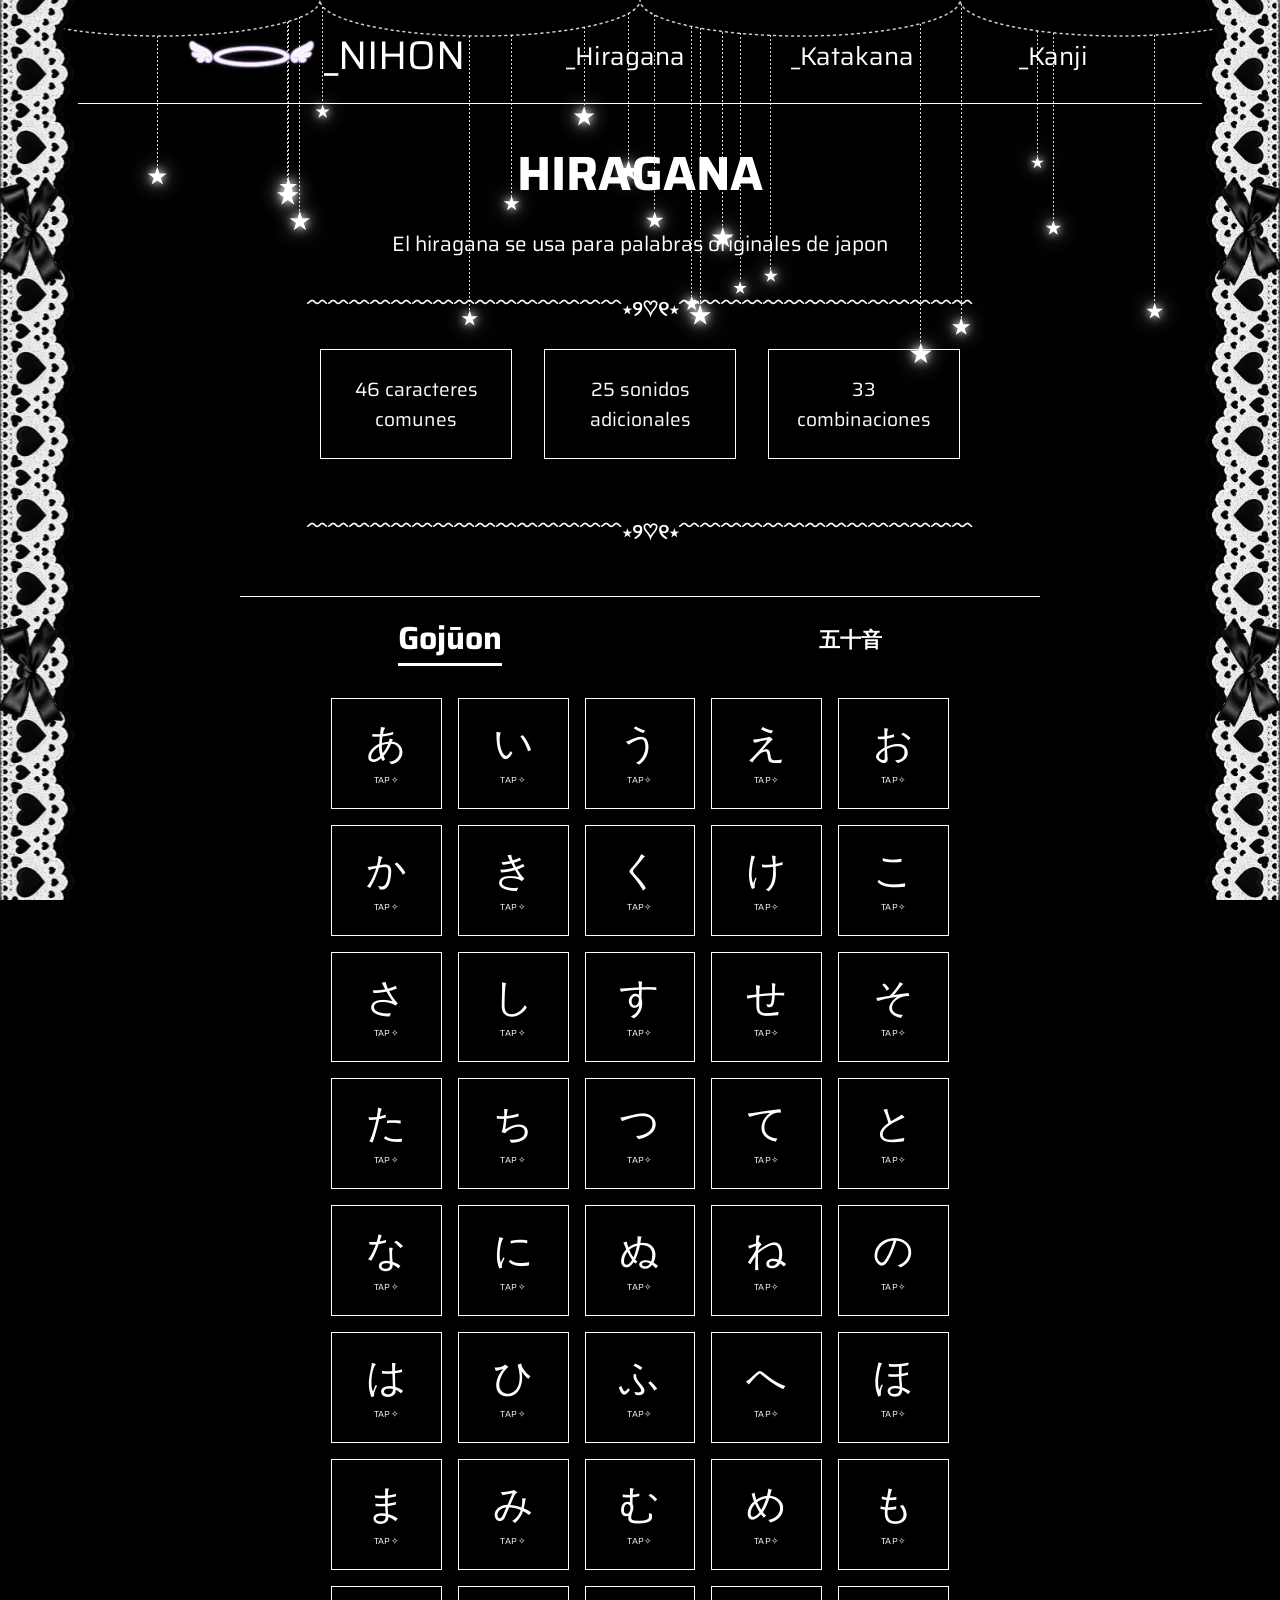
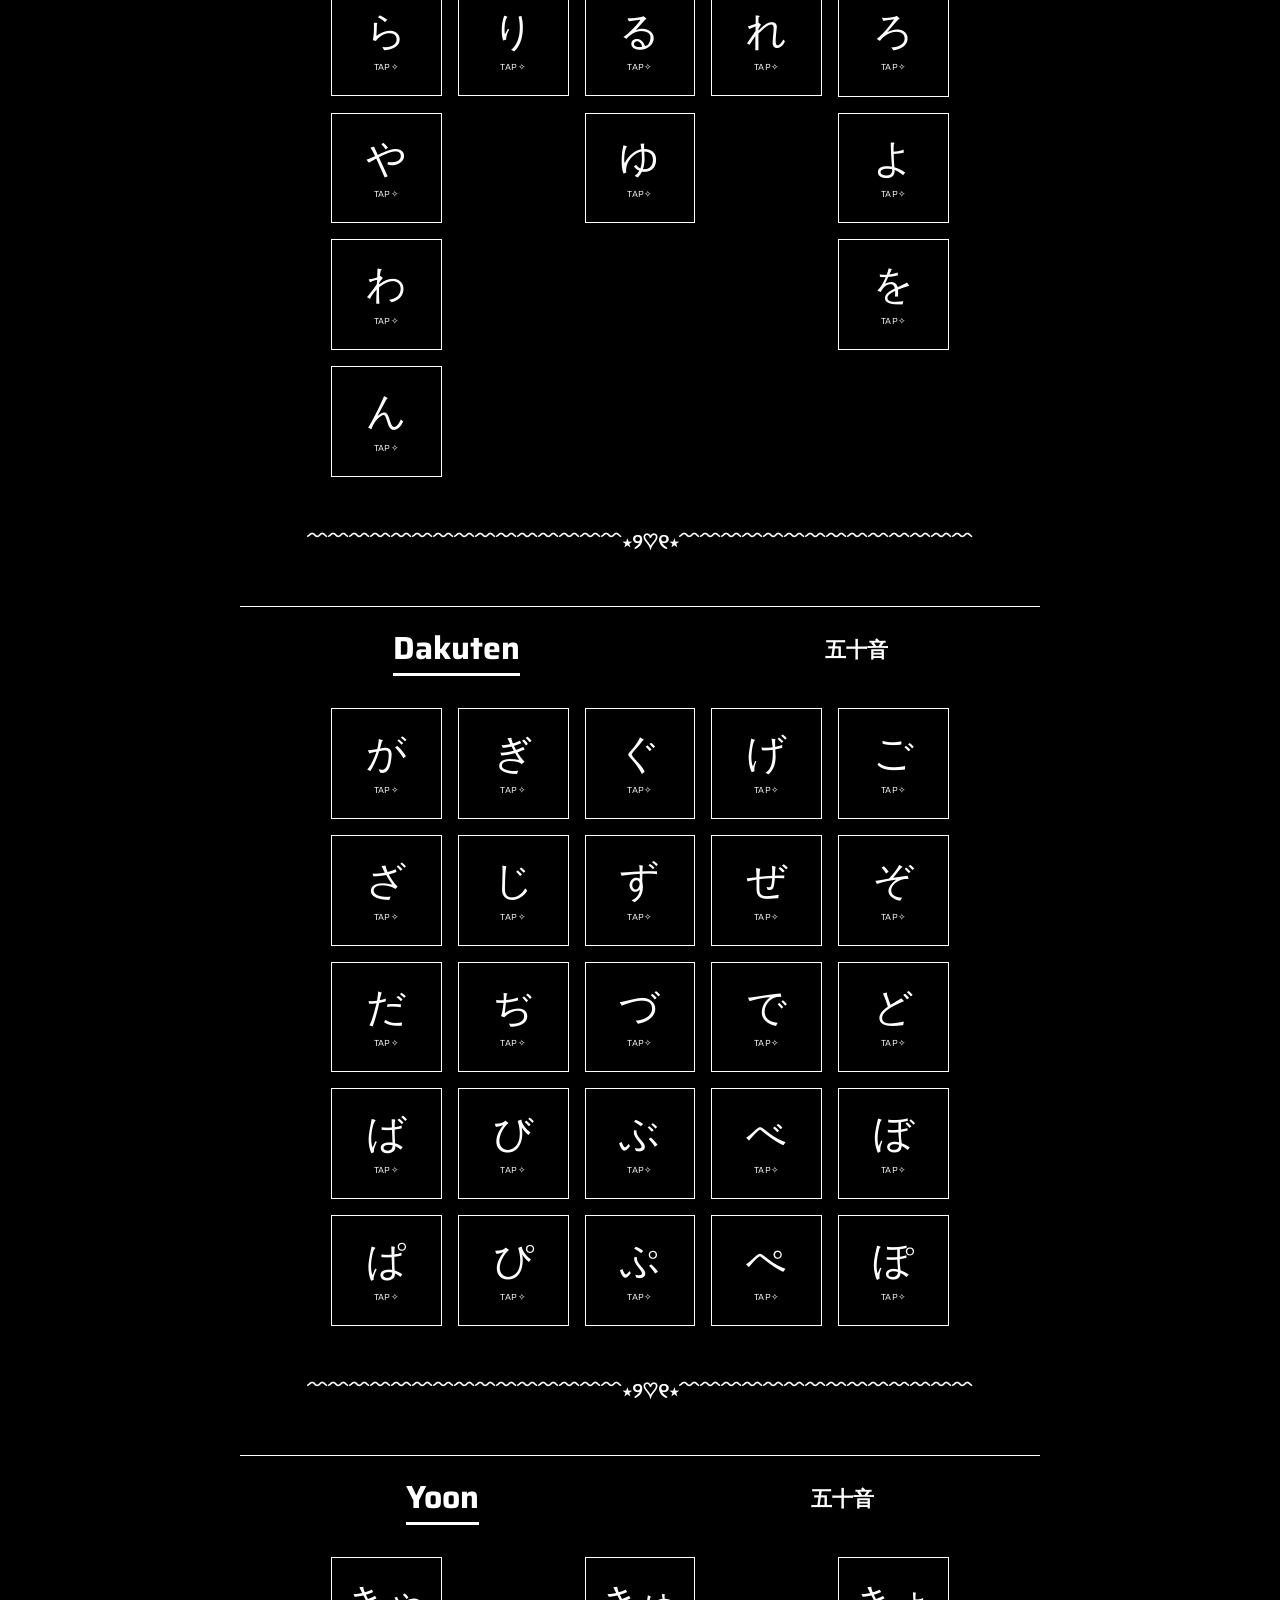
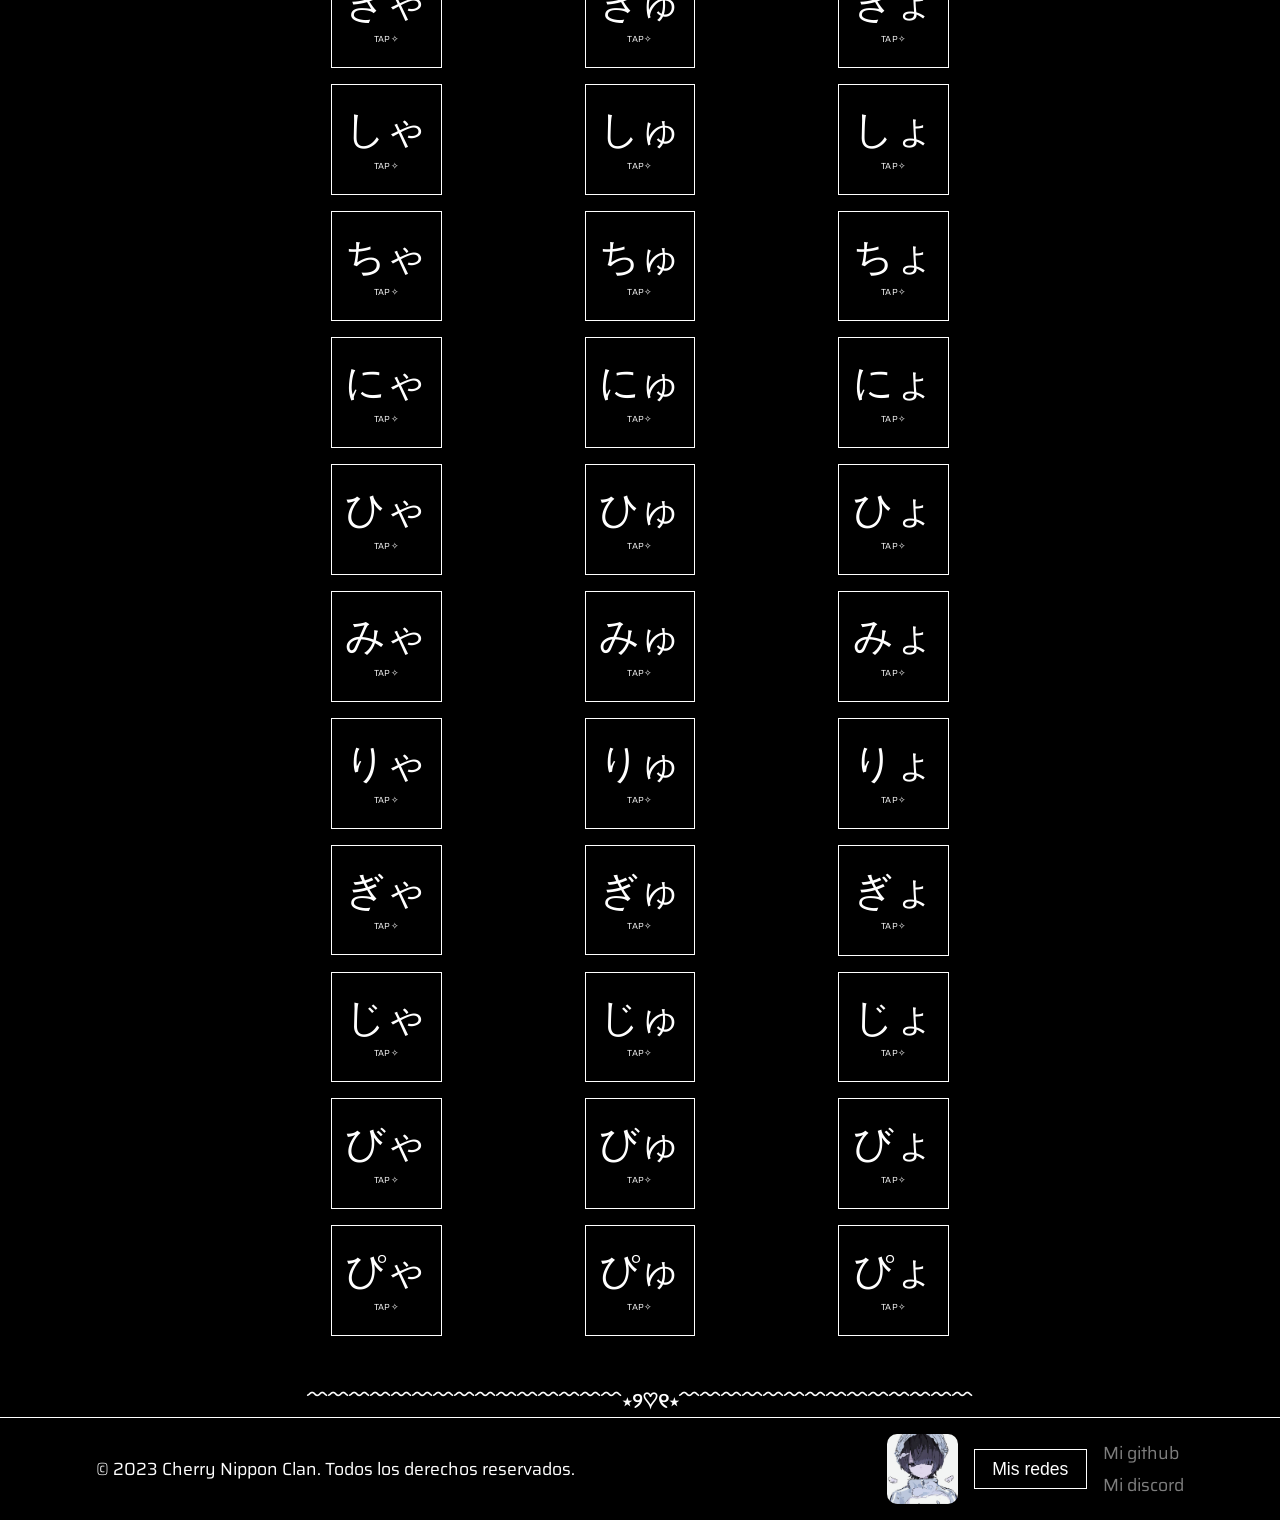
==== hiragana_tabla.html @ e2cac6c7 "Primer commit >,<" ====
<!DOCTYPE html>
<html lang="es"> 
<head>
    <meta charset="UTF-8">
    <meta name="viewport" content="width=device-width, initial-scale=1.0">
    <title>Nihon</title>
    <link rel="stylesheet" href="style.css">

    <!-- Fonts -->
    <link rel="preconnect" href="https://fonts.googleapis.com">
    <link rel="preconnect" href="https://fonts.gstatic.com" crossorigin>
    <link href="https://fonts.googleapis.com/css2?family=Saira:ital,wght@0,100..900;1,100..900&display=swap" rel="stylesheet">
</head>
<body>
    <!-- Estrellas -->
    <div class="cielo" id="cielo" aria-hidden="true"></div>

    <!-- Marco lateral -->
    <div class="marco marco-izq"></div>
    <div class="marco marco-der"></div>

    <nav>
        <div class="contain_listnav">
            <a id="nihon_main" href="index.html"><img id="halo_p" src="images/halo.png" alt="Halo de la pagina"> _NIHON</a>
            <ul class="listnav" id="menu">
                <li class="dropdown">
                    <button type="button" class="listnav_title" aria-expanded="false">_Hiragana</button>
                    <ul class="submenu">
                        <li><a href="hiragana_tabla.html">Tabla</a></li>
                        <li><a href="practica_hiragana.html">Practica</a></li>
                    </ul>
                </li>

                <li class="dropdown">
                    <button type="button" class="listnav_title" aria-expanded="false">_Katakana</button>
                    <ul class="submenu">
                        <li><a href="katakana_tabla.html">Tabla</a></li>
                        <li><a href="practica_katakana.html">Practica</a></li>
                    </ul>
                </li>

                <li class="dropdown">
                    <button type="button" class="listnav_title" aria-expanded="false">_Kanji</button>
                    <ul class="submenu">
                        <li><a href="kanji_tabla.html">Tabla</a></li>
                        <li><a href="practica_kanji.html">Practica</a></li>
                    </ul>
                </li>
            </ul>

            <button type="button" class="listnav_menu" aria-label="Abrir menú" aria-expanded="false" aria-controls="menu">
                <svg width="42" height="42" viewBox="0 0 24 24" fill="none"
                    stroke="currentColor" stroke-width="2" stroke-linecap="round"
                    aria-hidden="true">
                    <line x1="3" y1="6"  x2="21" y2="6"/>
                    <line x1="3" y1="12" x2="21" y2="12"/>
                    <line x1="3" y1="18" x2="21" y2="18"/>
                </svg>
            </button>
        </div>
    </nav>  

    <div class="hiragana_tabla_main">
        <h2 class="intersecciones">HIRAGANA</h2>
    </div>

    <p id="tabla_info">El hiragana se usa para palabras originales de japon</p>
    <h4>﹌﹌﹌﹌﹌﹌﹌﹌﹌﹌﹌﹌﹌﹌﹌⋆୨♡୧⋆﹌﹌﹌﹌﹌﹌﹌﹌﹌﹌﹌﹌﹌﹌</h4> 
    <div class="contain_info_tarj">
        <div class="info_tarj">
            <p>46 caracteres comunes</p>
        </div>
        <div class="info_tarj">
            <p>25 sonidos adicionales</p>
        </div>
        <div class="info_tarj">
            <p>33 combinaciones</p>
        </div>
    </div>

    <h4>﹌﹌﹌﹌﹌﹌﹌﹌﹌﹌﹌﹌﹌﹌﹌⋆୨♡୧⋆﹌﹌﹌﹌﹌﹌﹌﹌﹌﹌﹌﹌﹌﹌</h4> 

    <div class="tabla_header"> 
        <h5 id="tittle_table1">Gojūon</h5>
        <h5>五十音</h5>
    </div>
    <!-- Caracteres principales -->
    <section class="contain_tabla_main">
        <div class="tabla_caracteres"> <!-- Contenedor de toda la tabla -->
            <div class="tabla_grid">  <!-- Grid de celdas -->
                <!-- Celda de a -->
                <div class="cell">
                    <div class="cell-inner">
                        <button class="cell-face cell-front" type="button"
                                aria-label="Mostrar la lectura de あ"
                                aria-expanded="false">
                            <span class="kana">あ</span>
                            <span class="cell-hint">TAP✧</span>
                        </button>
                        <div class="cell-face cell-back" aria-hidden="true">
                            <span class="kana">a</span>
                            <span class="romaji">あ</span>
                        </div>
                    </div>
                </div>

                <div class="cell">
                    <div class="cell-inner">
                        <button class="cell-face cell-front" type="button"
                                aria-label="Mostrar la lectura de あ"
                                aria-expanded="false">
                            <span class="kana">い</span>
                            <span class="cell-hint">TAP✧</span>
                        </button>
                        <div class="cell-face cell-back" aria-hidden="true">
                            <span class="kana">i</span>
                            <span class="romaji">い</span>
                        </div>
                    </div>
                </div>

                <div class="cell">
                    <div class="cell-inner">
                        <button class="cell-face cell-front" type="button"
                                aria-label="Mostrar la lectura de あ"
                                aria-expanded="false">
                            <span class="kana">う</span>
                            <span class="cell-hint">TAP✧</span>
                        </button>
                        <div class="cell-face cell-back" aria-hidden="true">
                            <span class="kana">u</span>
                            <span class="romaji">う</span>
                        </div>
                    </div>
                </div>

                <div class="cell">
                    <div class="cell-inner">
                        <button class="cell-face cell-front" type="button"
                                aria-label="Mostrar la lectura de あ"
                                aria-expanded="false">
                            <span class="kana">え</span>
                            <span class="cell-hint">TAP✧</span>
                        </button>
                        <div class="cell-face cell-back" aria-hidden="true">
                            <span class="kana">e</span>
                            <span class="romaji">え</span>
                        </div>
                    </div>
                </div>

                <div class="cell">
                    <div class="cell-inner">
                        <button class="cell-face cell-front" type="button"
                                aria-label="Mostrar la lectura de あ"
                                aria-expanded="false">
                            <span class="kana">お</span>
                            <span class="cell-hint">TAP✧</span>
                        </button>
                        <div class="cell-face cell-back" aria-hidden="true">
                            <span class="kana">o</span>
                            <span class="romaji">お</span>
                        </div>
                    </div>
                </div>

                <!-- Celda ka -->
                <div class="cell">
                    <div class="cell-inner">
                        <button class="cell-face cell-front" type="button"
                                aria-label="Mostrar la lectura de か"
                                aria-expanded="false">
                            <span class="kana">か</span>
                            <span class="cell-hint">TAP✧</span>
                        </button>
                        <div class="cell-face cell-back" aria-hidden="true">
                            <span class="kana">ka</span>
                            <span class="romaji">か</span>
                        </div>
                    </div>
                </div>

                <div class="cell">
                    <div class="cell-inner">
                        <button class="cell-face cell-front" type="button"
                                aria-label="Mostrar la lectura de き"
                                aria-expanded="false">
                            <span class="kana">き</span>
                            <span class="cell-hint">TAP✧</span>
                        </button>
                        <div class="cell-face cell-back" aria-hidden="true">
                            <span class="kana">ki</span>
                            <span class="romaji">き</span>
                        </div>
                    </div>
                </div>

                <div class="cell">
                    <div class="cell-inner">
                        <button class="cell-face cell-front" type="button"
                                aria-label="Mostrar la lectura de く"
                                aria-expanded="false">
                            <span class="kana">く</span>
                            <span class="cell-hint">TAP✧</span>
                        </button>
                        <div class="cell-face cell-back" aria-hidden="true">
                            <span class="kana">ku</span>
                            <span class="romaji">く</span>
                        </div>
                    </div>
                </div>

                <div class="cell">
                    <div class="cell-inner">
                        <button class="cell-face cell-front" type="button"
                                aria-label="Mostrar la lectura de け"
                                aria-expanded="false">
                            <span class="kana">け</span>
                            <span class="cell-hint">TAP✧</span>
                        </button>
                        <div class="cell-face cell-back" aria-hidden="true">
                            <span class="kana">ke</span>
                            <span class="romaji">け</span>
                        </div>
                    </div>
                </div>

                <div class="cell">
                    <div class="cell-inner">
                        <button class="cell-face cell-front" type="button"
                                aria-label="Mostrar la lectura de こ"
                                aria-expanded="false">
                            <span class="kana">こ</span>
                            <span class="cell-hint">TAP✧</span>
                        </button>
                        <div class="cell-face cell-back" aria-hidden="true">
                            <span class="kana">ko</span>
                            <span class="romaji">こ</span>
                        </div>
                    </div>
                </div>

                <!-- Celda sa -->
                <div class="cell">
                    <div class="cell-inner">
                        <button class="cell-face cell-front" type="button"
                                aria-label="Mostrar la lectura de さ"
                                aria-expanded="false">
                            <span class="kana">さ</span>
                            <span class="cell-hint">TAP✧</span>
                        </button>
                        <div class="cell-face cell-back" aria-hidden="true">
                            <span class="kana">sa</span>
                            <span class="romaji">さ</span>
                        </div>
                    </div>
                </div>

                <div class="cell">
                    <div class="cell-inner">
                        <button class="cell-face cell-front" type="button"
                                aria-label="Mostrar la lectura de し"
                                aria-expanded="false">
                            <span class="kana">し</span>
                            <span class="cell-hint">TAP✧</span>
                        </button>
                        <div class="cell-face cell-back" aria-hidden="true">
                            <span class="kana">shi</span>
                            <span class="romaji">し</span>
                        </div>
                    </div>
                </div>

                <div class="cell">
                    <div class="cell-inner">
                        <button class="cell-face cell-front" type="button"
                                aria-label="Mostrar la lectura de す"
                                aria-expanded="false">
                            <span class="kana">す</span>
                            <span class="cell-hint">TAP✧</span>
                        </button>
                        <div class="cell-face cell-back" aria-hidden="true">
                            <span class="kana">su</span>
                            <span class="romaji">す</span>
                        </div>
                    </div>
                </div>

                <div class="cell">
                    <div class="cell-inner">
                        <button class="cell-face cell-front" type="button"
                                aria-label="Mostrar la lectura de せ"
                                aria-expanded="false">
                            <span class="kana">せ</span>
                            <span class="cell-hint">TAP✧</span>
                        </button>
                        <div class="cell-face cell-back" aria-hidden="true">
                            <span class="kana">se</span>
                            <span class="romaji">せ</span>
                        </div>
                    </div>
                </div>

                <div class="cell">
                    <div class="cell-inner">
                        <button class="cell-face cell-front" type="button"
                                aria-label="Mostrar la lectura de そ"
                                aria-expanded="false">
                            <span class="kana">そ</span>
                            <span class="cell-hint">TAP✧</span>
                        </button>
                        <div class="cell-face cell-back" aria-hidden="true">
                            <span class="kana">so</span>
                            <span class="romaji">そ</span>
                        </div>
                    </div>
                </div>

                <!-- Celda ta -->
                <div class="cell">
                    <div class="cell-inner">
                        <button class="cell-face cell-front" type="button"
                                aria-label="Mostrar la lectura de た"
                                aria-expanded="false">
                            <span class="kana">た</span>
                            <span class="cell-hint">TAP✧</span>
                        </button>
                        <div class="cell-face cell-back" aria-hidden="true">
                            <span class="kana">ta</span>
                            <span class="romaji">た</span>
                        </div>
                    </div>
                </div>

                <div class="cell">
                    <div class="cell-inner">
                        <button class="cell-face cell-front" type="button"
                                aria-label="Mostrar la lectura de ち"
                                aria-expanded="false">
                            <span class="kana">ち</span>
                            <span class="cell-hint">TAP✧</span>
                        </button>
                        <div class="cell-face cell-back" aria-hidden="true">
                            <span class="kana">chi</span>
                            <span class="romaji">ち</span>
                        </div>
                    </div>
                </div>

                <div class="cell">
                    <div class="cell-inner">
                        <button class="cell-face cell-front" type="button"
                                aria-label="Mostrar la lectura de つ"
                                aria-expanded="false">
                            <span class="kana">つ</span>
                            <span class="cell-hint">TAP✧</span>
                        </button>
                        <div class="cell-face cell-back" aria-hidden="true">
                            <span class="kana">tsu</span>
                            <span class="romaji">つ</span>
                        </div>
                    </div>
                </div>

                <div class="cell">
                    <div class="cell-inner">
                        <button class="cell-face cell-front" type="button"
                                aria-label="Mostrar la lectura de て"
                                aria-expanded="false">
                            <span class="kana">て</span>
                            <span class="cell-hint">TAP✧</span>
                        </button>
                        <div class="cell-face cell-back" aria-hidden="true">
                            <span class="kana">te</span>
                            <span class="romaji">て</span>
                        </div>
                    </div>
                </div>

                <div class="cell">
                    <div class="cell-inner">
                        <button class="cell-face cell-front" type="button"
                                aria-label="Mostrar la lectura de と"
                                aria-expanded="false">
                            <span class="kana">と</span>
                            <span class="cell-hint">TAP✧</span>
                        </button>
                        <div class="cell-face cell-back" aria-hidden="true">
                            <span class="kana">to</span>
                            <span class="romaji">と</span>
                        </div>
                    </div>
                </div>

                <!-- Celda na -->
                <div class="cell">
                    <div class="cell-inner">
                        <button class="cell-face cell-front" type="button"
                                aria-label="Mostrar la lectura de な"
                                aria-expanded="false">
                            <span class="kana">な</span>
                            <span class="cell-hint">TAP✧</span>
                        </button>
                        <div class="cell-face cell-back" aria-hidden="true">
                            <span class="kana">na</span>
                            <span class="romaji">な</span>
                        </div>
                    </div>
                </div>

                <div class="cell">
                    <div class="cell-inner">
                        <button class="cell-face cell-front" type="button"
                                aria-label="Mostrar la lectura de に"
                                aria-expanded="false">
                            <span class="kana">に</span>
                            <span class="cell-hint">TAP✧</span>
                        </button>
                        <div class="cell-face cell-back" aria-hidden="true">
                            <span class="kana">ni</span>
                            <span class="romaji">に</span>
                        </div>
                    </div>
                </div>

                <div class="cell">
                    <div class="cell-inner">
                        <button class="cell-face cell-front" type="button"
                                aria-label="Mostrar la lectura de ぬ"
                                aria-expanded="false">
                            <span class="kana">ぬ</span>
                            <span class="cell-hint">TAP✧</span>
                        </button>
                        <div class="cell-face cell-back" aria-hidden="true">
                            <span class="kana">nu</span>
                            <span class="romaji">ぬ</span>
                        </div>
                    </div>
                </div>

                <div class="cell">
                    <div class="cell-inner">
                        <button class="cell-face cell-front" type="button"
                                aria-label="Mostrar la lectura de ね"
                                aria-expanded="false">
                            <span class="kana">ね</span>
                            <span class="cell-hint">TAP✧</span>
                        </button>
                        <div class="cell-face cell-back" aria-hidden="true">
                            <span class="kana">ne</span>
                            <span class="romaji">ね</span>
                        </div>
                    </div>
                </div>

                <div class="cell">
                    <div class="cell-inner">
                        <button class="cell-face cell-front" type="button"
                                aria-label="Mostrar la lectura de の"
                                aria-expanded="false">
                            <span class="kana">の</span>
                            <span class="cell-hint">TAP✧</span>
                        </button>
                        <div class="cell-face cell-back" aria-hidden="true">
                            <span class="kana">no</span>
                            <span class="romaji">の</span>
                        </div>
                    </div>
                </div>

                <!-- Celda ha -->
                <div class="cell">
                    <div class="cell-inner">
                        <button class="cell-face cell-front" type="button"
                                aria-label="Mostrar la lectura de は"
                                aria-expanded="false">
                            <span class="kana">は</span>
                            <span class="cell-hint">TAP✧</span>
                        </button>
                        <div class="cell-face cell-back" aria-hidden="true">
                            <span class="kana">ha</span>
                            <span class="romaji">は</span>
                        </div>
                    </div>
                </div>

                <div class="cell">
                    <div class="cell-inner">
                        <button class="cell-face cell-front" type="button"
                                aria-label="Mostrar la lectura de ひ"
                                aria-expanded="false">
                            <span class="kana">ひ</span>
                            <span class="cell-hint">TAP✧</span>
                        </button>
                        <div class="cell-face cell-back" aria-hidden="true">
                            <span class="kana">hi</span>
                            <span class="romaji">ひ</span>
                        </div>
                    </div>
                </div>

                <div class="cell">
                    <div class="cell-inner">
                        <button class="cell-face cell-front" type="button"
                                aria-label="Mostrar la lectura de ふ"
                                aria-expanded="false">
                            <span class="kana">ふ</span>
                            <span class="cell-hint">TAP✧</span>
                        </button>
                        <div class="cell-face cell-back" aria-hidden="true">
                            <span class="kana">fu</span>
                            <span class="romaji">ふ</span>
                        </div>
                    </div>
                </div>

                <div class="cell">
                    <div class="cell-inner">
                        <button class="cell-face cell-front" type="button"
                                aria-label="Mostrar la lectura de へ"
                                aria-expanded="false">
                            <span class="kana">へ</span>
                            <span class="cell-hint">TAP✧</span>
                        </button>
                        <div class="cell-face cell-back" aria-hidden="true">
                            <span class="kana">he</span>
                            <span class="romaji">へ</span>
                        </div>
                    </div>
                </div>

                <div class="cell">
                    <div class="cell-inner">
                        <button class="cell-face cell-front" type="button"
                                aria-label="Mostrar la lectura de ほ"
                                aria-expanded="false">
                            <span class="kana">ほ</span>
                            <span class="cell-hint">TAP✧</span>
                        </button>
                        <div class="cell-face cell-back" aria-hidden="true">
                            <span class="kana">ho</span>
                            <span class="romaji">ほ</span>
                        </div>
                    </div>
                </div>

                <!-- Celda ma -->
                <div class="cell">
                    <div class="cell-inner">
                        <button class="cell-face cell-front" type="button"
                                aria-label="Mostrar la lectura de ま"
                                aria-expanded="false">
                            <span class="kana">ま</span>
                            <span class="cell-hint">TAP✧</span>
                        </button>
                        <div class="cell-face cell-back" aria-hidden="true">
                            <span class="kana">ma</span>
                            <span class="romaji">ま</span>
                        </div>
                    </div>
                </div>

                <div class="cell">
                    <div class="cell-inner">
                        <button class="cell-face cell-front" type="button"
                                aria-label="Mostrar la lectura de み"
                                aria-expanded="false">
                            <span class="kana">み</span>
                            <span class="cell-hint">TAP✧</span>
                        </button>
                        <div class="cell-face cell-back" aria-hidden="true">
                            <span class="kana">mi</span>
                            <span class="romaji">み</span>
                        </div>
                    </div>
                </div>

                <div class="cell">
                    <div class="cell-inner">
                        <button class="cell-face cell-front" type="button"
                                aria-label="Mostrar la lectura de む"
                                aria-expanded="false">
                            <span class="kana">む</span>
                            <span class="cell-hint">TAP✧</span>
                        </button>
                        <div class="cell-face cell-back" aria-hidden="true">
                            <span class="kana">mu</span>
                            <span class="romaji">む</span>
                        </div>
                    </div>
                </div>

                <div class="cell">
                    <div class="cell-inner">
                        <button class="cell-face cell-front" type="button"
                                aria-label="Mostrar la lectura de め"
                                aria-expanded="false">
                            <span class="kana">め</span>
                            <span class="cell-hint">TAP✧</span>
                        </button>
                        <div class="cell-face cell-back" aria-hidden="true">
                            <span class="kana">me</span>
                            <span class="romaji">め</span>
                        </div>
                    </div>
                </div>

                <div class="cell">
                    <div class="cell-inner">
                        <button class="cell-face cell-front" type="button"
                                aria-label="Mostrar la lectura de も"
                                aria-expanded="false">
                            <span class="kana">も</span>
                            <span class="cell-hint">TAP✧</span>
                        </button>
                        <div class="cell-face cell-back" aria-hidden="true">
                            <span class="kana">mo</span>
                            <span class="romaji">も</span>
                        </div>
                    </div>
                </div>

                <!-- Celda ra -->
                <div class="cell">
                    <div class="cell-inner">
                        <button class="cell-face cell-front" type="button"
                                aria-label="Mostrar la lectura de ら"
                                aria-expanded="false">
                            <span class="kana">ら</span>
                            <span class="cell-hint">TAP✧</span>
                        </button>
                        <div class="cell-face cell-back" aria-hidden="true">
                            <span class="kana">ra</span>
                            <span class="romaji">ら</span>
                        </div>
                    </div>
                </div>

                <div class="cell">
                    <div class="cell-inner">
                        <button class="cell-face cell-front" type="button"
                                aria-label="Mostrar la lectura de り"
                                aria-expanded="false">
                            <span class="kana">り</span>
                            <span class="cell-hint">TAP✧</span>
                        </button>
                        <div class="cell-face cell-back" aria-hidden="true">
                            <span class="kana">ri</span>
                            <span class="romaji">り</span>
                        </div>
                    </div>
                </div>

                <div class="cell">
                    <div class="cell-inner">
                        <button class="cell-face cell-front" type="button"
                                aria-label="Mostrar la lectura de る"
                                aria-expanded="false">
                            <span class="kana">る</span>
                            <span class="cell-hint">TAP✧</span>
                        </button>
                        <div class="cell-face cell-back" aria-hidden="true">
                            <span class="kana">ru</span>
                            <span class="romaji">る</span>
                        </div>
                    </div>
                </div>

                <div class="cell">
                    <div class="cell-inner">
                        <button class="cell-face cell-front" type="button"
                                aria-label="Mostrar la lectura de れ"
                                aria-expanded="false">
                            <span class="kana">れ</span>
                            <span class="cell-hint">TAP✧</span>
                        </button>
                        <div class="cell-face cell-back" aria-hidden="true">
                            <span class="kana">re</span>
                            <span class="romaji">れ</span>
                        </div>
                    </div>
                </div>

                <div class="cell">
                    <div class="cell-inner">
                        <button class="cell-face cell-front" type="button"
                                aria-label="Mostrar la lectura de ろ"
                                aria-expanded="false">
                            <span class="kana">ろ</span>
                            <span class="cell-hint">TAP✧</span>
                        </button>
                        <div class="cell-face cell-back" aria-hidden="true">
                            <span class="kana">ro</span>
                            <span class="romaji">ろ</span>
                        </div>
                    </div>
                </div>

                <!-- Celda ya -->
                <div class="cell">
                    <div class="cell-inner">
                        <button class="cell-face cell-front" type="button"
                                aria-label="Mostrar la lectura de や"
                                aria-expanded="false">
                            <span class="kana">や</span>
                            <span class="cell-hint">TAP✧</span>
                        </button>
                        <div class="cell-face cell-back" aria-hidden="true">
                            <span class="kana">ya</span>
                            <span class="romaji">や</span>
                        </div>
                    </div>
                </div>

                <div class="cell cell-empty">
                </div>

                <div class="cell">
                    <div class="cell-inner">
                        <button class="cell-face cell-front" type="button"
                                aria-label="Mostrar la lectura de ゆ"
                                aria-expanded="false">
                            <span class="kana">ゆ</span>
                            <span class="cell-hint">TAP✧</span>
                        </button>
                        <div class="cell-face cell-back" aria-hidden="true">
                            <span class="kana">yu</span>
                            <span class="romaji">ゆ</span>
                        </div>
                    </div>
                </div>

                <div class="cell cell-empty">
                </div>

                <div class="cell">
                    <div class="cell-inner">
                        <button class="cell-face cell-front" type="button"
                                aria-label="Mostrar la lectura de よ"
                                aria-expanded="false">
                            <span class="kana">よ</span>
                            <span class="cell-hint">TAP✧</span>
                        </button>
                        <div class="cell-face cell-back" aria-hidden="true">
                            <span class="kana">yo</span>
                            <span class="romaji">よ</span>
                        </div>
                    </div>
                </div>

                <!-- Celda wa -->
                <div class="cell">
                    <div class="cell-inner">
                        <button class="cell-face cell-front" type="button"
                                aria-label="Mostrar la lectura de わ"
                                aria-expanded="false">
                            <span class="kana">わ</span>
                            <span class="cell-hint">TAP✧</span>
                        </button>
                        <div class="cell-face cell-back" aria-hidden="true">
                            <span class="kana">wa</span>
                            <span class="romaji">わ</span>
                        </div>
                    </div>
                </div>

                <div class="cell">
                </div>

                <div class="cell">
                </div>

                <div class="cell">
                </div>

                <div class="cell">
                    <div class="cell-inner">
                        <button class="cell-face cell-front" type="button"
                                aria-label="Mostrar la lectura de を"
                                aria-expanded="false">
                            <span class="kana">を</span>
                            <span class="cell-hint">TAP✧</span>
                        </button>
                        <div class="cell-face cell-back" aria-hidden="true">
                            <span class="kana">wo</span>
                            <span class="romaji">を</span>
                        </div>
                    </div>
                </div>

                <!-- Celda n -->
                <div class="cell">
                    <div class="cell-inner">
                        <button class="cell-face cell-front" type="button"
                                aria-label="Mostrar la lectura de ん"
                                aria-expanded="false">
                            <span class="kana">ん</span>
                            <span class="cell-hint">TAP✧</span>
                        </button>
                        <div class="cell-face cell-back" aria-hidden="true">
                            <span class="kana">n</span>
                            <span class="romaji">ん</span>
                        </div>
                    </div>
                </div>

                <div class="cell">
                </div>

                <div class="cell">
                </div>

                <div class="cell">
                </div>

                <div class="cell">
                </div>

            </div>
        </div>
    </section>

<!-- separador =====================================================-->

    <h4>﹌﹌﹌﹌﹌﹌﹌﹌﹌﹌﹌﹌﹌﹌﹌⋆୨♡୧⋆﹌﹌﹌﹌﹌﹌﹌﹌﹌﹌﹌﹌﹌﹌</h4> 

    <!-- Sonidos adicionales (Dakuten)-->
    <div class="tabla_header"> 
        <h5 id="tittle_table2">Dakuten</h5>
        <h5>五十音</h5>
    </div>

    <section class="contain_tabla_main">
        <div class="tabla_caracteres">
            <div class="tabla_grid">
                <!-- Celda de ga -->
                <div class="cell">
                    <div class="cell-inner">
                        <button class="cell-face cell-front" type="button"
                                aria-label="Mostrar la lectura de が"
                                aria-expanded="false">
                            <span class="kana">が</span>
                            <span class="cell-hint">TAP✧</span>
                        </button>
                        <div class="cell-face cell-back" aria-hidden="true">
                            <span class="kana">ga</span>
                            <span class="romaji">が</span>
                        </div>
                    </div>
                </div>

                <div class="cell">
                    <div class="cell-inner">
                        <button class="cell-face cell-front" type="button"
                                aria-label="Mostrar la lectura de ぎ"
                                aria-expanded="false">
                            <span class="kana">ぎ</span>
                            <span class="cell-hint">TAP✧</span>
                        </button>
                        <div class="cell-face cell-back" aria-hidden="true">
                            <span class="kana">gi</span>
                            <span class="romaji">ぎ</span>
                        </div>
                    </div>
                </div>

                <div class="cell">
                    <div class="cell-inner">
                        <button class="cell-face cell-front" type="button"
                                aria-label="Mostrar la lectura de ぐ"
                                aria-expanded="false">
                            <span class="kana">ぐ</span>
                            <span class="cell-hint">TAP✧</span>
                        </button>
                        <div class="cell-face cell-back" aria-hidden="true">
                            <span class="kana">gu</span>
                            <span class="romaji">ぐ</span>
                        </div>
                    </div>
                </div>

                <div class="cell">
                    <div class="cell-inner">
                        <button class="cell-face cell-front" type="button"
                                aria-label="Mostrar la lectura de げ"
                                aria-expanded="false">
                            <span class="kana">げ</span>
                            <span class="cell-hint">TAP✧</span>
                        </button>
                        <div class="cell-face cell-back" aria-hidden="true">
                            <span class="kana">ge</span>
                            <span class="romaji">げ</span>
                        </div>
                    </div>
                </div>

                <div class="cell">
                    <div class="cell-inner">
                        <button class="cell-face cell-front" type="button"
                                aria-label="Mostrar la lectura de ご"
                                aria-expanded="false">
                            <span class="kana">ご</span>
                            <span class="cell-hint">TAP✧</span>
                        </button>
                        <div class="cell-face cell-back" aria-hidden="true">
                            <span class="kana">go</span>
                            <span class="romaji">ご</span>
                        </div>
                    </div>
                </div>

                <!-- Celda de za -->
                <div class="cell">
                    <div class="cell-inner">
                        <button class="cell-face cell-front" type="button"
                                aria-label="Mostrar la lectura de ざ"
                                aria-expanded="false">
                            <span class="kana">ざ</span>
                            <span class="cell-hint">TAP✧</span>
                        </button>
                        <div class="cell-face cell-back" aria-hidden="true">
                            <span class="kana">za</span>
                            <span class="romaji">ざ</span>
                        </div>
                    </div>
                </div>

                <div class="cell">
                    <div class="cell-inner">
                        <button class="cell-face cell-front" type="button"
                                aria-label="Mostrar la lectura de じ"
                                aria-expanded="false">
                            <span class="kana">じ</span>
                            <span class="cell-hint">TAP✧</span>
                        </button>
                        <div class="cell-face cell-back" aria-hidden="true">
                            <span class="kana">ji</span>
                            <span class="romaji">じ</span>
                        </div>
                    </div>
                </div>

                <div class="cell">
                    <div class="cell-inner">
                        <button class="cell-face cell-front" type="button"
                                aria-label="Mostrar la lectura de ず"
                                aria-expanded="false">
                            <span class="kana">ず</span>
                            <span class="cell-hint">TAP✧</span>
                        </button>
                        <div class="cell-face cell-back" aria-hidden="true">
                            <span class="kana">zu</span>
                            <span class="romaji">ず</span>
                        </div>
                    </div>
                </div>

                <div class="cell">
                    <div class="cell-inner">
                        <button class="cell-face cell-front" type="button"
                                aria-label="Mostrar la lectura de ぜ"
                                aria-expanded="false">
                            <span class="kana">ぜ</span>
                            <span class="cell-hint">TAP✧</span>
                        </button>
                        <div class="cell-face cell-back" aria-hidden="true">
                            <span class="kana">ze</span>
                            <span class="romaji">ぜ</span>
                        </div>
                    </div>
                </div>

                <div class="cell">
                    <div class="cell-inner">
                        <button class="cell-face cell-front" type="button"
                                aria-label="Mostrar la lectura de ぞ"
                                aria-expanded="false">
                            <span class="kana">ぞ</span>
                            <span class="cell-hint">TAP✧</span>
                        </button>
                        <div class="cell-face cell-back" aria-hidden="true">
                            <span class="kana">zo</span>
                            <span class="romaji">ぞ</span>
                        </div>
                    </div>
                </div>

                <!-- Celda de da -->
                <div class="cell">
                    <div class="cell-inner">
                        <button class="cell-face cell-front" type="button"
                                aria-label="Mostrar la lectura de だ"
                                aria-expanded="false">
                            <span class="kana">だ</span>
                            <span class="cell-hint">TAP✧</span>
                        </button>
                        <div class="cell-face cell-back" aria-hidden="true">
                            <span class="kana">da</span>
                            <span class="romaji">だ</span>
                        </div>
                    </div>
                </div>

                <div class="cell">
                    <div class="cell-inner">
                        <button class="cell-face cell-front" type="button"
                                aria-label="Mostrar la lectura de ぢ"
                                aria-expanded="false">
                            <span class="kana">ぢ</span>
                            <span class="cell-hint">TAP✧</span>
                        </button>
                        <div class="cell-face cell-back" aria-hidden="true">
                            <span class="kana">ji</span>
                            <span class="romaji">ぢ</span>
                        </div>
                    </div>
                </div>

                <div class="cell">
                    <div class="cell-inner">
                        <button class="cell-face cell-front" type="button"
                                aria-label="Mostrar la lectura de づ"
                                aria-expanded="false">
                            <span class="kana">づ</span>
                            <span class="cell-hint">TAP✧</span>
                        </button>
                        <div class="cell-face cell-back" aria-hidden="true">
                            <span class="kana">zu</span>
                            <span class="romaji">づ</span>
                        </div>
                    </div>
                </div>

                <div class="cell">
                    <div class="cell-inner">
                        <button class="cell-face cell-front" type="button"
                                aria-label="Mostrar la lectura de で"
                                aria-expanded="false">
                            <span class="kana">で</span>
                            <span class="cell-hint">TAP✧</span>
                        </button>
                        <div class="cell-face cell-back" aria-hidden="true">
                            <span class="kana">de</span>
                            <span class="romaji">で</span>
                        </div>
                    </div>
                </div>

                <div class="cell">
                    <div class="cell-inner">
                        <button class="cell-face cell-front" type="button"
                                aria-label="Mostrar la lectura de ど"
                                aria-expanded="false">
                            <span class="kana">ど</span>
                            <span class="cell-hint">TAP✧</span>
                        </button>
                        <div class="cell-face cell-back" aria-hidden="true">
                            <span class="kana">do</span>
                            <span class="romaji">ど</span>
                        </div>
                    </div>
                </div>

                <!-- Celda de ba -->
                <div class="cell">
                    <div class="cell-inner">
                        <button class="cell-face cell-front" type="button"
                                aria-label="Mostrar la lectura de ば"
                                aria-expanded="false">
                            <span class="kana">ば</span>
                            <span class="cell-hint">TAP✧</span>
                        </button>
                        <div class="cell-face cell-back" aria-hidden="true">
                            <span class="kana">ba</span>
                            <span class="romaji">ば</span>
                        </div>
                    </div>
                </div>

                <div class="cell">
                    <div class="cell-inner">
                        <button class="cell-face cell-front" type="button"
                                aria-label="Mostrar la lectura de び"
                                aria-expanded="false">
                            <span class="kana">び</span>
                            <span class="cell-hint">TAP✧</span>
                        </button>
                        <div class="cell-face cell-back" aria-hidden="true">
                            <span class="kana">bi</span>
                            <span class="romaji">び</span>
                        </div>
                    </div>
                </div>

                <div class="cell">
                    <div class="cell-inner">
                        <button class="cell-face cell-front" type="button"
                                aria-label="Mostrar la lectura de ぶ"
                                aria-expanded="false">
                            <span class="kana">ぶ</span>
                            <span class="cell-hint">TAP✧</span>
                        </button>
                        <div class="cell-face cell-back" aria-hidden="true">
                            <span class="kana">bu</span>
                            <span class="romaji">ぶ</span>
                        </div>
                    </div>
                </div>

                <div class="cell">
                    <div class="cell-inner">
                        <button class="cell-face cell-front" type="button"
                                aria-label="Mostrar la lectura de べ"
                                aria-expanded="false">
                            <span class="kana">べ</span>
                            <span class="cell-hint">TAP✧</span>
                        </button>
                        <div class="cell-face cell-back" aria-hidden="true">
                            <span class="kana">be</span>
                            <span class="romaji">べ</span>
                        </div>
                    </div>
                </div>

                <div class="cell">
                    <div class="cell-inner">
                        <button class="cell-face cell-front" type="button"
                                aria-label="Mostrar la lectura de ぼ"
                                aria-expanded="false">
                            <span class="kana">ぼ</span>
                            <span class="cell-hint">TAP✧</span>
                        </button>
                        <div class="cell-face cell-back" aria-hidden="true">
                            <span class="kana">bo</span>
                            <span class="romaji">ぼ</span>
                        </div>
                    </div>
                </div>

                <!-- Celda de pa -->
                <div class="cell">
                    <div class="cell-inner">
                        <button class="cell-face cell-front" type="button"
                                aria-label="Mostrar la lectura de ぱ"
                                aria-expanded="false">
                            <span class="kana">ぱ</span>
                            <span class="cell-hint">TAP✧</span>
                        </button>
                        <div class="cell-face cell-back" aria-hidden="true">
                            <span class="kana">pa</span>
                            <span class="romaji">ぱ</span>
                        </div>
                    </div>
                </div>

                <div class="cell">
                    <div class="cell-inner">
                        <button class="cell-face cell-front" type="button"
                                aria-label="Mostrar la lectura de ぴ"
                                aria-expanded="false">
                            <span class="kana">ぴ</span>
                            <span class="cell-hint">TAP✧</span>
                        </button>
                        <div class="cell-face cell-back" aria-hidden="true">
                            <span class="kana">pi</span>
                            <span class="romaji">ぴ</span>
                        </div>
                    </div>
                </div>

                <div class="cell">
                    <div class="cell-inner">
                        <button class="cell-face cell-front" type="button"
                                aria-label="Mostrar la lectura de ぷ"
                                aria-expanded="false">
                            <span class="kana">ぷ</span>
                            <span class="cell-hint">TAP✧</span>
                        </button>
                        <div class="cell-face cell-back" aria-hidden="true">
                            <span class="kana">pu</span>
                            <span class="romaji">ぷ</span>
                        </div>
                    </div>
                </div>

                <div class="cell">
                    <div class="cell-inner">
                        <button class="cell-face cell-front" type="button"
                                aria-label="Mostrar la lectura de ぺ"
                                aria-expanded="false">
                            <span class="kana">ぺ</span>
                            <span class="cell-hint">TAP✧</span>
                        </button>
                        <div class="cell-face cell-back" aria-hidden="true">
                            <span class="kana">pe</span>
                            <span class="romaji">ぺ</span>
                        </div>
                    </div>
                </div>

                <div class="cell">
                    <div class="cell-inner">
                        <button class="cell-face cell-front" type="button"
                                aria-label="Mostrar la lectura de ぽ"
                                aria-expanded="false">
                            <span class="kana">ぽ</span>
                            <span class="cell-hint">TAP✧</span>
                        </button>
                        <div class="cell-face cell-back" aria-hidden="true">
                            <span class="kana">po</span>
                            <span class="romaji">ぽ</span>
                        </div>
                    </div>
                </div>

            </div>
        </div>
    </section>


<!-- separador =====================================================-->

    <h4>﹌﹌﹌﹌﹌﹌﹌﹌﹌﹌﹌﹌﹌﹌﹌⋆୨♡୧⋆﹌﹌﹌﹌﹌﹌﹌﹌﹌﹌﹌﹌﹌﹌</h4> 

    <!-- Combinaciones (Yoon)-->
    <div class="tabla_header"> 
        <h5 id="tittle_table3">Yoon</h5>
        <h5>五十音</h5>
    </div>

    <section class="contain_tabla_main">
        <div class="tabla_caracteres">
            <div class="tabla_grid">
                <!-- Celda de ky -->
                <div class="cell">
                    <div class="cell-inner">
                        <button class="cell-face cell-front" type="button"
                                aria-label="Mostrar la lectura de きゃ"
                                aria-expanded="false">
                            <span class="kana">きゃ</span>
                            <span class="cell-hint">TAP✧</span>
                        </button>
                        <div class="cell-face cell-back" aria-hidden="true">
                            <span class="kana">kya</span>
                            <span class="romaji">きゃ</span>
                        </div>
                    </div>
                </div>

                <div class="cell">
                </div>

                <div class="cell">
                    <div class="cell-inner">
                        <button class="cell-face cell-front" type="button"
                                aria-label="Mostrar la lectura de きゅ"
                                aria-expanded="false">
                            <span class="kana">きゅ</span>
                            <span class="cell-hint">TAP✧</span>
                        </button>
                        <div class="cell-face cell-back" aria-hidden="true">
                            <span class="kana">kyu</span>
                            <span class="romaji">きゅ</span>
                        </div>
                    </div>
                </div>

                <div class="cell">
                </div>

                <div class="cell">
                    <div class="cell-inner">
                        <button class="cell-face cell-front" type="button"
                                aria-label="Mostrar la lectura de きょ"
                                aria-expanded="false">
                            <span class="kana">きょ</span>
                            <span class="cell-hint">TAP✧</span>
                        </button>
                        <div class="cell-face cell-back" aria-hidden="true">
                            <span class="kana">kyo</span>
                            <span class="romaji">きょ</span>
                        </div>
                    </div>
                </div>

                <!-- Celda de sh -->
                <div class="cell">
                    <div class="cell-inner">
                        <button class="cell-face cell-front" type="button"
                                aria-label="Mostrar la lectura de しゃ"
                                aria-expanded="false">
                            <span class="kana">しゃ</span>
                            <span class="cell-hint">TAP✧</span>
                        </button>
                        <div class="cell-face cell-back" aria-hidden="true">
                            <span class="kana">sha</span>
                            <span class="romaji">しゃ</span>
                        </div>
                    </div>
                </div>

                <div class="cell">
                </div>

                <div class="cell">
                    <div class="cell-inner">
                        <button class="cell-face cell-front" type="button"
                                aria-label="Mostrar la lectura de しゅ"
                                aria-expanded="false">
                            <span class="kana">しゅ</span>
                            <span class="cell-hint">TAP✧</span>
                        </button>
                        <div class="cell-face cell-back" aria-hidden="true">
                            <span class="kana">shu</span>
                            <span class="romaji">しゅ</span>
                        </div>
                    </div>
                </div>

                <div class="cell">
                </div>

                <div class="cell">
                    <div class="cell-inner">
                        <button class="cell-face cell-front" type="button"
                                aria-label="Mostrar la lectura de しょ"
                                aria-expanded="false">
                            <span class="kana">しょ</span>
                            <span class="cell-hint">TAP✧</span>
                        </button>
                        <div class="cell-face cell-back" aria-hidden="true">
                            <span class="kana">sho</span>
                            <span class="romaji">しょ</span>
                        </div>
                    </div>
                </div>

                <!-- Celda de ch -->
                <div class="cell">
                    <div class="cell-inner">
                        <button class="cell-face cell-front" type="button"
                                aria-label="Mostrar la lectura de ちゃ"
                                aria-expanded="false">
                            <span class="kana">ちゃ</span>
                            <span class="cell-hint">TAP✧</span>
                        </button>
                        <div class="cell-face cell-back" aria-hidden="true">
                            <span class="kana">cha</span>
                            <span class="romaji">ちゃ</span>
                        </div>
                    </div>
                </div>

                <div class="cell">
                </div>

                <div class="cell">
                    <div class="cell-inner">
                        <button class="cell-face cell-front" type="button"
                                aria-label="Mostrar la lectura de ちゅ"
                                aria-expanded="false">
                            <span class="kana">ちゅ</span>
                            <span class="cell-hint">TAP✧</span>
                        </button>
                        <div class="cell-face cell-back" aria-hidden="true">
                            <span class="kana">chu</span>
                            <span class="romaji">ちゅ</span>
                        </div>
                    </div>
                </div>

                <div class="cell">
                </div>

                <div class="cell">
                    <div class="cell-inner">
                        <button class="cell-face cell-front" type="button"
                                aria-label="Mostrar la lectura de ちょ"
                                aria-expanded="false">
                            <span class="kana">ちょ</span>
                            <span class="cell-hint">TAP✧</span>
                        </button>
                        <div class="cell-face cell-back" aria-hidden="true">
                            <span class="kana">cho</span>
                            <span class="romaji">ちょ</span>
                        </div>
                    </div>
                </div>

                <!-- Celda de ny -->
                <div class="cell">
                    <div class="cell-inner">
                        <button class="cell-face cell-front" type="button"
                                aria-label="Mostrar la lectura de にゃ"
                                aria-expanded="false">
                            <span class="kana">にゃ</span>
                            <span class="cell-hint">TAP✧</span>
                        </button>
                        <div class="cell-face cell-back" aria-hidden="true">
                            <span class="kana">nya</span>
                            <span class="romaji">にゃ</span>
                        </div>
                    </div>
                </div>

                <div class="cell">
                </div>

                <div class="cell">
                    <div class="cell-inner">
                        <button class="cell-face cell-front" type="button"
                                aria-label="Mostrar la lectura de にゅ"
                                aria-expanded="false">
                            <span class="kana">にゅ</span>
                            <span class="cell-hint">TAP✧</span>
                        </button>
                        <div class="cell-face cell-back" aria-hidden="true">
                            <span class="kana">nyu</span>
                            <span class="romaji">にゅ</span>
                        </div>
                    </div>
                </div>

                <div class="cell">
                </div>

                <div class="cell">
                    <div class="cell-inner">
                        <button class="cell-face cell-front" type="button"
                                aria-label="Mostrar la lectura de にょ"
                                aria-expanded="false">
                            <span class="kana">にょ</span>
                            <span class="cell-hint">TAP✧</span>
                        </button>
                        <div class="cell-face cell-back" aria-hidden="true">
                            <span class="kana">nyo</span>
                            <span class="romaji">にょ</span>
                        </div>
                    </div>
                </div>

                <!-- Celda de hy -->
                <div class="cell">
                    <div class="cell-inner">
                        <button class="cell-face cell-front" type="button"
                                aria-label="Mostrar la lectura de ひゃ"
                                aria-expanded="false">
                            <span class="kana">ひゃ</span>
                            <span class="cell-hint">TAP✧</span>
                        </button>
                        <div class="cell-face cell-back" aria-hidden="true">
                            <span class="kana">hya</span>
                            <span class="romaji">ひゃ</span>
                        </div>
                    </div>
                </div>

                <div class="cell">
                </div>

                <div class="cell">
                    <div class="cell-inner">
                        <button class="cell-face cell-front" type="button"
                                aria-label="Mostrar la lectura de ひゅ"
                                aria-expanded="false">
                            <span class="kana">ひゅ</span>
                            <span class="cell-hint">TAP✧</span>
                        </button>
                        <div class="cell-face cell-back" aria-hidden="true">
                            <span class="kana">hyu</span>
                            <span class="romaji">ひゅ</span>
                        </div>
                    </div>
                </div>

                <div class="cell">
                </div>

                <div class="cell">
                    <div class="cell-inner">
                        <button class="cell-face cell-front" type="button"
                                aria-label="Mostrar la lectura de ひょ"
                                aria-expanded="false">
                            <span class="kana">ひょ</span>
                            <span class="cell-hint">TAP✧</span>
                        </button>
                        <div class="cell-face cell-back" aria-hidden="true">
                            <span class="kana">hyo</span>
                            <span class="romaji">ひょ</span>
                        </div>
                    </div>
                </div>

                <!-- Celda de my -->
                <div class="cell">
                    <div class="cell-inner">
                        <button class="cell-face cell-front" type="button"
                                aria-label="Mostrar la lectura de みゃ"
                                aria-expanded="false">
                            <span class="kana">みゃ</span>
                            <span class="cell-hint">TAP✧</span>
                        </button>
                        <div class="cell-face cell-back" aria-hidden="true">
                            <span class="kana">mya</span>
                            <span class="romaji">みゃ</span>
                        </div>
                    </div>
                </div>

                <div class="cell">
                </div>

                <div class="cell">
                    <div class="cell-inner">
                        <button class="cell-face cell-front" type="button"
                                aria-label="Mostrar la lectura de みゅ"
                                aria-expanded="false">
                            <span class="kana">みゅ</span>
                            <span class="cell-hint">TAP✧</span>
                        </button>
                        <div class="cell-face cell-back" aria-hidden="true">
                            <span class="kana">myu</span>
                            <span class="romaji">みゅ</span>
                        </div>
                    </div>
                </div>

                <div class="cell">
                </div>

                <div class="cell">
                    <div class="cell-inner">
                        <button class="cell-face cell-front" type="button"
                                aria-label="Mostrar la lectura de みょ"
                                aria-expanded="false">
                            <span class="kana">みょ</span>
                            <span class="cell-hint">TAP✧</span>
                        </button>
                        <div class="cell-face cell-back" aria-hidden="true">
                            <span class="kana">myo</span>
                            <span class="romaji">みょ</span>
                        </div>
                    </div>
                </div>

                <!-- Celda de ry -->
                <div class="cell">
                    <div class="cell-inner">
                        <button class="cell-face cell-front" type="button"
                                aria-label="Mostrar la lectura de りゃ"
                                aria-expanded="false">
                            <span class="kana">りゃ</span>
                            <span class="cell-hint">TAP✧</span>
                        </button>
                        <div class="cell-face cell-back" aria-hidden="true">
                            <span class="kana">rya</span>
                            <span class="romaji">りゃ</span>
                        </div>
                    </div>
                </div>

                <div class="cell">
                </div>

                <div class="cell">
                    <div class="cell-inner">
                        <button class="cell-face cell-front" type="button"
                                aria-label="Mostrar la lectura de りゅ"
                                aria-expanded="false">
                            <span class="kana">りゅ</span>
                            <span class="cell-hint">TAP✧</span>
                        </button>
                        <div class="cell-face cell-back" aria-hidden="true">
                            <span class="kana">ryu</span>
                            <span class="romaji">りゅ</span>
                        </div>
                    </div>
                </div>

                <div class="cell">
                </div>

                <div class="cell">
                    <div class="cell-inner">
                        <button class="cell-face cell-front" type="button"
                                aria-label="Mostrar la lectura de りょ"
                                aria-expanded="false">
                            <span class="kana">りょ</span>
                            <span class="cell-hint">TAP✧</span>
                        </button>
                        <div class="cell-face cell-back" aria-hidden="true">
                            <span class="kana">ryo</span>
                            <span class="romaji">りょ</span>
                        </div>
                    </div>
                </div>

                <!-- Celda de gy -->
                <div class="cell">
                    <div class="cell-inner">
                        <button class="cell-face cell-front" type="button"
                                aria-label="Mostrar la lectura de ぎゃ"
                                aria-expanded="false">
                            <span class="kana">ぎゃ</span>
                            <span class="cell-hint">TAP✧</span>
                        </button>
                        <div class="cell-face cell-back" aria-hidden="true">
                            <span class="kana">gya</span>
                            <span class="romaji">ぎゃ</span>
                        </div>
                    </div>
                </div>

                <div class="cell">
                </div>

                <div class="cell">
                    <div class="cell-inner">
                        <button class="cell-face cell-front" type="button"
                                aria-label="Mostrar la lectura de ぎゅ"
                                aria-expanded="false">
                            <span class="kana">ぎゅ</span>
                            <span class="cell-hint">TAP✧</span>
                        </button>
                        <div class="cell-face cell-back" aria-hidden="true">
                            <span class="kana">gyu</span>
                            <span class="romaji">ぎゅ</span>
                        </div>
                    </div>
                </div>

                <div class="cell">
                </div>

                <div class="cell">
                    <div class="cell-inner">
                        <button class="cell-face cell-front" type="button"
                                aria-label="Mostrar la lectura de ぎょ"
                                aria-expanded="false">
                            <span class="kana">ぎょ</span>
                            <span class="cell-hint">TAP✧</span>
                        </button>
                        <div class="cell-face cell-back" aria-hidden="true">
                            <span class="kana">gyo</span>
                            <span class="romaji">ぎょ</span>
                        </div>
                    </div>
                </div>

                <!-- Celda de j -->
                <div class="cell">
                    <div class="cell-inner">
                        <button class="cell-face cell-front" type="button"
                                aria-label="Mostrar la lectura de じゃ"
                                aria-expanded="false">
                            <span class="kana">じゃ</span>
                            <span class="cell-hint">TAP✧</span>
                        </button>
                        <div class="cell-face cell-back" aria-hidden="true">
                            <span class="kana">ja</span>
                            <span class="romaji">じゃ</span>
                        </div>
                    </div>
                </div>

                <div class="cell">
                </div>

                <div class="cell">
                    <div class="cell-inner">
                        <button class="cell-face cell-front" type="button"
                                aria-label="Mostrar la lectura de じゅ"
                                aria-expanded="false">
                            <span class="kana">じゅ</span>
                            <span class="cell-hint">TAP✧</span>
                        </button>
                        <div class="cell-face cell-back" aria-hidden="true">
                            <span class="kana">ju</span>
                            <span class="romaji">じゅ</span>
                        </div>
                    </div>
                </div>

                <div class="cell">
                </div>

                <div class="cell">
                    <div class="cell-inner">
                        <button class="cell-face cell-front" type="button"
                                aria-label="Mostrar la lectura de じょ"
                                aria-expanded="false">
                            <span class="kana">じょ</span>
                            <span class="cell-hint">TAP✧</span>
                        </button>
                        <div class="cell-face cell-back" aria-hidden="true">
                            <span class="kana">jo</span>
                            <span class="romaji">じょ</span>
                        </div>
                    </div>
                </div>

                <!-- Celda de by -->
                <div class="cell">
                    <div class="cell-inner">
                        <button class="cell-face cell-front" type="button"
                                aria-label="Mostrar la lectura de びゃ"
                                aria-expanded="false">
                            <span class="kana">びゃ</span>
                            <span class="cell-hint">TAP✧</span>
                        </button>
                        <div class="cell-face cell-back" aria-hidden="true">
                            <span class="kana">bya</span>
                            <span class="romaji">びゃ</span>
                        </div>
                    </div>
                </div>

                <div class="cell">
                </div>

                <div class="cell">
                    <div class="cell-inner">
                        <button class="cell-face cell-front" type="button"
                                aria-label="Mostrar la lectura de びゅ"
                                aria-expanded="false">
                            <span class="kana">びゅ</span>
                            <span class="cell-hint">TAP✧</span>
                        </button>
                        <div class="cell-face cell-back" aria-hidden="true">
                            <span class="kana">byu</span>
                            <span class="romaji">びゅ</span>
                        </div>
                    </div>
                </div>

                <div class="cell">
                </div>

                <div class="cell">
                    <div class="cell-inner">
                        <button class="cell-face cell-front" type="button"
                                aria-label="Mostrar la lectura de びょ"
                                aria-expanded="false">
                            <span class="kana">びょ</span>
                            <span class="cell-hint">TAP✧</span>
                        </button>
                        <div class="cell-face cell-back" aria-hidden="true">
                            <span class="kana">byo</span>
                            <span class="romaji">びょ</span>
                        </div>
                    </div>
                </div>

                <!-- Celda de py -->
                <div class="cell">
                    <div class="cell-inner">
                        <button class="cell-face cell-front" type="button"
                                aria-label="Mostrar la lectura de ぴゃ"
                                aria-expanded="false">
                            <span class="kana">ぴゃ</span>
                            <span class="cell-hint">TAP✧</span>
                        </button>
                        <div class="cell-face cell-back" aria-hidden="true">
                            <span class="kana">pya</span>
                            <span class="romaji">ぴゃ</span>
                        </div>
                    </div>
                </div>

                <div class="cell">
                </div>

                <div class="cell">
                    <div class="cell-inner">
                        <button class="cell-face cell-front" type="button"
                                aria-label="Mostrar la lectura de ぴゅ"
                                aria-expanded="false">
                            <span class="kana">ぴゅ</span>
                            <span class="cell-hint">TAP✧</span>
                        </button>
                        <div class="cell-face cell-back" aria-hidden="true">
                            <span class="kana">pyu</span>
                            <span class="romaji">ぴゅ</span>
                        </div>
                    </div>
                </div>

                <div class="cell">
                </div>

                <div class="cell">
                    <div class="cell-inner">
                        <button class="cell-face cell-front" type="button"
                                aria-label="Mostrar la lectura de ぴょ"
                                aria-expanded="false">
                            <span class="kana">ぴょ</span>
                            <span class="cell-hint">TAP✧</span>
                        </button>
                        <div class="cell-face cell-back" aria-hidden="true">
                            <span class="kana">pyo</span>
                            <span class="romaji">ぴょ</span>
                        </div>
                    </div>
                </div>

            </div>
        </div>
    </section>

    <h4>﹌﹌﹌﹌﹌﹌﹌﹌﹌﹌﹌﹌﹌﹌﹌⋆୨♡୧⋆﹌﹌﹌﹌﹌﹌﹌﹌﹌﹌﹌﹌﹌﹌</h4> 

    <footer>
        <span class="copyright">© 2023 Cherry Nippon Clan. Todos los derechos reservados.</span>
        <div class="contain_footer">
            <div class="footer_img">
                <img src="images/mi_pfp.jpg" alt="Mi pfp">
                <button><a href="https://yukki-g.github.io/MiBio/">Mis redes</a></button>
            </div>
            <div class="footer_links">
                <a href="https://github.com/Yukki-G"> Mi github</a>
                <a href=""> Mi discord</a>
            </div>
        </div>
    </footer>

    <script src="script.js"></script>
</body>
</html>
---- style.css ----
/* Declaracion de variables */
:root {
  --color-text: #fff;
  --color-line: #fff;
  --ancho-marco: clamp(24px, 6vw, 80px);
}

/* Creacion de animaciones */
@keyframes titilar {
  0%, 100% { opacity: 1;    transform: translateX(-50%) scale(1); }
  50%      { opacity: 0.35; transform: translateX(-50%) scale(0.85); }
}

@keyframes balanceo {
  from { transform: rotate(-2deg); }
  to   { transform: rotate(2deg); }
}

@keyframes viaje {
  0%   { opacity: 0; transform: translateX(0); }
  10%  { opacity: 1; }
  75%  { opacity: 1; }
  100% { opacity: 0; transform: translateX(var(--dist)); }
}

@keyframes flotar {
  0%   { transform: translateY(0); }
  50%  { transform: translateY(-4px); }
  100% { transform: translateY(0); }
}



/* Zona principal */

* {
  padding: 0;
  margin: 0;
  box-sizing: border-box;
}

body {
  background: #000000;
  font-family: "Saira", sans-serif;
}

main {
  padding-inline: calc(var(--ancho-marco) + 12px);
  box-sizing: border-box;
  position: relative;
  z-index: 1;
}

/* Estrellas colgantes ======================================================================================== */
.cielo {
  position: fixed;
  inset: 0;
  z-index: 0;
  pointer-events: none;
  overflow: hidden;
}

.cielo svg {
  position: absolute;
  top: 0;
  left: 0;
}

/* Hilo punteado */
.hilo {
  position: absolute;
  width: 0;
  transform-origin: top center;
  animation: balanceo var(--dur-balanceo) ease-in-out infinite alternate;
}

.hilo::before {
  content: "";
  position: absolute;
  left: -0.5px;
  top: 0;
  width: 1px;
  height: 100%;
  background: repeating-linear-gradient(
    to bottom,
    rgba(255, 255, 255, 0.85) 0 2px,
    transparent 2px 4px
  );
}

/* Contenedor de la estrella (lleva el brillo y la animación) */
.estrella {
  position: absolute;
  left: 0;
  top: 100%;
  width: var(--tam);
  height: var(--tam);
  transform: translateX(-50%);
  filter: drop-shadow(0 0 4px #fff) drop-shadow(0 0 10px rgba(255, 255, 255, 0.6));
  animation: titilar var(--dur-titilar) ease-in-out infinite;
  animation-delay: var(--retraso);
}

/* La forma de estrella */
.estrella i {
  display: block;
  width: 100%;
  height: 100%;
  background: #fff;
  clip-path: polygon(
    50% 0%, 61% 35%, 98% 35%, 68% 57%, 79% 91%,
    50% 70%, 21% 91%, 32% 57%, 2% 35%, 39% 35%
  );
}


/* Respeta a quien prefiere sin animaciones */
@media (prefers-reduced-motion: reduce) {
  .hilo, .estrella { animation: none; }
}


/* Estrellas fugases =======================================================================================*/
.fugaz {
  position: absolute;
  transform-origin: left center;
  transform: rotate(var(--ang));      /* inclinación de la trayectoria */
  pointer-events: none;
}

.fugaz-mov {
  display: flex;
  align-items: center;
  opacity: 0;
  animation: viaje var(--dur) linear forwards;
}

/* El haz de luz que queda detrás */
.fugaz-cola {
  width: var(--cola);
  height: 2px;
  border-radius: 2px;
  background: linear-gradient(to right, transparent, rgba(255, 255, 255, 0.9));
  filter: drop-shadow(0 0 4px #fff);
}

/* El carácter ✧ al frente */
.fugaz-cabeza {
  margin-left: -0.35em;               /* para que la cola salga del centro de la estrella */
  font-size: var(--tam);
  line-height: 1;
  color: #fff;
  font-family: "Segoe UI Symbol", "Noto Sans Symbols 2", "Apple Symbols", sans-serif;
  text-shadow: 0 0 6px #fff, 0 0 14px rgba(255, 255, 255, 0.8);
}



@media (prefers-reduced-motion: reduce) {
  .fugaz { display: none; }
}


/* Marco de los border =====================================================================================*/
.marco {
  position: fixed;
  top: 0;
  height: 100vh;
  height: 100dvh;               
  width: var(--ancho-marco);
  background-image: url("images/marco.png");
  background-repeat: repeat-y;
  background-size: 100% auto;     
  background-position: top center;
  z-index: 9999;
  pointer-events: none;
}

.marco-izq {
  left: 0;
  transform: scaleX(-1);         
}

.marco-der {
  right: 0;
}

@media (max-width: 480px) {
  :root {
    --ancho-marco: 20px;
  }
}

@media (max-width: 320px) {
  .marco {
    display: none;
  }
  main {
    padding-inline: 12px;
  }
}

/* ============================================================ */
/* === Barra de navegacion ==================================== */ 
/* ============================================================ */

nav {
  display: flex;
  justify-content: center;
  padding: 1rem;
}

.contain_listnav {
  position: relative;          
  width: 90%;
  display: flex;
  align-items: center;
  justify-content: center;
  gap: 6rem;
  padding: 0.5rem 1rem 1rem 1rem;
  border-bottom: 1px solid var(--color-line);
}

#nihon_main {
  font-size: 2.5rem;
  color: var(--color-text);
  text-decoration: none;
}

#halo_p {
  width: clamp(5rem, 10vw, 10rem);
  object-fit: cover;  
  animation: flotar 1s ease-in-out infinite alternate;
}

/* ---------- Lista principal ---------- */

.listnav {
  display: flex;
  gap: 6rem;
  list-style: none;
}

.dropdown {
  position: relative;       
  padding: 0.3rem;
}

.listnav_title {
  background: none;
  border: none;
  font-family: inherit;
  font-size: 1.6rem;
  color: var(--color-text);
  cursor: pointer;
}

/* ---------- Submenú (Tabla / Practica) ---------- */

.submenu {
  list-style: none;
  position: absolute;
  top: 100%;                   
  left: 50%;
  transform: translateX(-50%);
  min-width: 9rem;
  padding: 0.5rem;
  background: transparent;
  z-index: 10;

  /* oculto por defecto */
  opacity: 0;
  visibility: hidden;
  transition: opacity 0.2s ease, visibility 0.2s ease;
}

.submenu li {
  padding: 0.3rem;
  font-size: 1.2rem;
}

.submenu a {
  text-decoration: none;
  color: var(--color-text);
  transition: color 0.2s;
}

.submenu a:hover,
.submenu a:focus-visible {
  text-decoration: underline;
}

/* Mostrar con mouse (solo dispositivos con hover real) o con teclado */
@media (hover: hover) {
  .dropdown:hover > .submenu {
    opacity: 1;
    visibility: visible;
  }
}

.dropdown:focus-within > .submenu {
  opacity: 1;
  visibility: visible;
}

/* ---------- Botón hamburguesa ---------- */

.listnav_menu {
  display: none;              
  align-items: center;
  justify-content: center;
  padding: 8px;
  background: transparent;
  border: none;
  border-radius: 8px;
  color: var(--color-text);
  cursor: pointer;
}

.listnav_menu:hover {
  background: rgba(255, 255, 255, 0.12);
}

.listnav_menu:focus-visible,
.listnav_title:focus-visible,
.submenu a:focus-visible {
  outline: 2px solid #4c8bf5;
  outline-offset: 2px;
}

/* ---------- Tablet pequeña / celular ---------- */

@media (max-width: 768px) {
  .contain_listnav {
    justify-content: space-between;
    gap: 1rem;
  }

  #nihon_main {
    font-size: 2rem;
  }

  .listnav_menu {
    display: inline-flex;
  }

  /* El menú pasa a ser un panel que baja debajo de la barra */
  .listnav {
    display: none;
    position: absolute;
    top: calc(100% + 0.5rem);
    left: -1px;
    right: -1px;
    flex-direction: column;
    gap: 0;
    padding: 0.5rem 1rem;
    background: #000;
    border: 1px solid #fff;
    z-index: 20;
  }

  .listnav.open {
    display: flex;
  }

  .dropdown {
    padding: 0.5rem 0;
  }

  .listnav_title {
    width: 100%;
    text-align: left;
    font-size: 1.4rem;
  }

  .submenu {
    display: none;
    position: static;
    transform: none;
    opacity: 1;
    visibility: visible;
    border: none;
    padding: 0.3rem 0 0 1rem;
  }

  .dropdown.open > .submenu {
    display: block;
  }
}


/* ============================================================ */
/* === Index-Main ============================================= */ 
/* ============================================================ */

.bienv {
  width: 90%;
  height: auto;
  font-size: clamp(1.2rem, 5vw, 2.5rem);
  color: var(--color-text);
  text-align: center;
  margin: auto;
}

main {
  display: flex;
  align-items: center;
  justify-content: center;
  width: 100%;
  height: auto;
  display: flex;
}

/* Margen de decoracion */

h4 {
  color: var(--color-text);
  font-size: 1.3rem;
  padding-top: 2rem;
  text-align: center;
}

.contain_tarjetas {
  display: flex;
  align-items: center;
  justify-content: center;
  flex-direction: column;
}

.tarjeta {
  display: flex;
  justify-content: center;
  align-items: center;
  flex-direction: row;
  width: 100%;
  padding: 3rem;

  img {
    width: clamp(20rem, 10vw, 55rem);
    height: clamp(20rem, 10vw, 55rem);
    border-radius: 10px;
  }

  p {
    width: clamp(40rem, 10vw, 55rem);
    height: clamp(20rem, 10vw, 55rem);
    color: var(--color-text);
    font-size: clamp(0.7rem, 4vw, 1.3rem);
    padding: 1rem;
    text-align: center;
  }
}

#tarjeta_reverse {
  flex-direction: row-reverse;
}

@media (max-width: 768px) {
    .tarjeta,
    #tarjeta_reverse {
        flex-direction: column;
        
    }

    .tarjeta img {
        width: min(100%, 300px);
    }

    .tarjeta p {
        width: 100%;
        font-size: 1.1rem;
    }

    h4 {
      font-size: 0.9rem;
    }
}


/* ============================================================ */
/* === Index-footer ============================================= */ 
/* ============================================================ */

footer {
  box-sizing: border-box;
  width: 100%;
  display: flex;
  flex-wrap: wrap;                
  align-items: center;
  justify-content: space-between;
  gap: 1rem 2rem;
  padding: 1rem clamp(1rem, 4vw, 3rem);   
  padding-left: 6rem;   
  padding-right: 6rem;    
  border-top: 1px solid var(--color-line);

  .copyright {
    color: var(--color-text);
    font-size: clamp(0.8rem, 0.6rem + 0.8vw, 1.1rem);
  }
}

.contain_footer {
  display: flex;
  align-items: center;
  gap: 1rem;
}

.footer_img {
  display: flex;
  align-items: center;
  gap: 1rem;

  img {
    width: clamp(2.5rem, 2rem + 3vw, 5rem);
    aspect-ratio: 1;               
    object-fit: cover;  
    border-radius: 10px;
  }

  button {
    color: var(--color-text);
    background: none;
    border: 1px solid var(--color-line);
    cursor: pointer;
    padding: 0.5em 1em;            
    font-size: clamp(0.8rem, 0.6rem + 0.8vw, 1.1rem);
    transition: all 0.3s ease;    

    a {
      color: var(--color-text);
      text-decoration: none;
    }
  }

  button:hover {
    background: #fff;
    color: #000;
  }
}

.footer_links {
  display: flex;
  flex-direction: column;
  gap: 0.25rem;

  a {
    color: #7e7e7e;
    text-decoration: none;
    font-size: clamp(0.8rem, 0.6rem + 0.8vw, 1.1rem);
  }

  a:hover {
    color: var(--color-text);
    text-decoration: underline;
  }
}

@media (max-width: 600px) {
  footer {
    flex-direction: column;
    justify-content: center;
    text-align: center;
  }

  .contain_footer {
    flex-direction: column;
  }

  .footer_links {
    align-items: center;
  }
}






















/* ============================================================ */
/* === Hiragana_tabla ========================================= */ 
/* ============================================================ */

.intersecciones {
  color: var(--color-text);
  font-size: clamp(1.2rem, 5vw, 3rem);
  text-align: center;
  padding: 1rem;
}

#tabla_info {
  color: var(--color-text);
  font-size: clamp(0.8rem, 3.4vw, 1.3rem);
  text-align: center;
}

.contain_info_tarj {
  display: flex;
  align-items: center;
  justify-content: center;
  flex-direction: row;
  gap: 2rem;
  margin: 1.5rem 0;
}

.info_tarj {
  border: 1px solid var(--color-line);
  width: clamp(12rem, 15vw, 20rem);
  height: auto;
  
  p {
    color: var(--color-text);
    font-size: clamp(0.5rem, 2.7vw, 1.2rem);
    text-align: center;
    padding: 1.5rem;
  }
}

@media (max-width: 768px) {
  .contain_info_tarj {
    flex-direction: column;
  }

  .info_tarj {
    width: 80%;
    
    p {
      padding: 0.6rem;
    }
  }
}

/* ============================================================ */
/* === Tabla de hiragana ====================================== */ 
/* ============================================================ */

.tabla_header {
  margin: auto;
  display: flex;
  align-items: center;
  justify-content: space-around;
  width: min(90%, 800px);
  border-top: 1px solid var(--color-line);
  margin-top: 3rem;

  h5 {
    color: var(--color-text);
    font-size: 1.3rem;
    text-align: center;
    margin: 1rem;
  }
}

#tittle_table1 {
  font-size: 2rem;
  border-bottom: 3px solid var(--color-line);
}
#tittle_table2 {
  font-size: 2rem;
  border-bottom: 3px solid var(--color-line);
}
#tittle_table3 {
  font-size: 2rem;
  border-bottom: 3px solid var(--color-line);
}

.contain_tabla_main {
  width: min(90%, 650px);
  margin-inline: auto;
}

.tabla_caracteres {
  width: 100%;
  padding: 1rem;
  margin-inline: auto;
}

.tabla_grid {
  display: grid;
  grid-template-columns: repeat(5, minmax(0, 1fr));
  gap: 1rem;
}


.cell {
    width: 100%;
    aspect-ratio: 1 / 1;
    perspective: 800px;
    cursor: pointer;
}

.cell-inner {
    position: relative;
    width: 100%;
    height: 100%;
    transform-style: preserve-3d;
    transition: transform 450ms ease;
}

/* Animacion de rotacion */
.cell.is-flipped .cell-inner {
    transform: rotateY(180deg);
}

.cell-face {
    position: absolute;
    inset: 0;
    display: flex;
    flex-direction: column;
    align-items: center;
    justify-content: center;
    gap: 0.3rem;
    width: 100%;
    height: 100%;
    box-sizing: border-box;
    background: transparent;
    border: 1px solid var(--color-line);
    color: var(--color-text);
    backface-visibility: hidden;
    -webkit-backface-visibility: hidden;
}


/* Cara frontal */
.cell-front {
    cursor: pointer;
    font: inherit;
}

.cell-front:hover {
  transform: scale(1.10);
  transition: all 0.3s ease, border 0.3s ease;
}

.cell-back {
    transform: rotateY(180deg);
    background: #000000;
    border-color: var(--color-line);
}

.kana {
    font-size: clamp(1.4rem, 4vw, 2.5rem);
    line-height: 1.2;
}

.romaji {
    color: var(--color-text);
    font-size: clamp(0.85rem, 2.5vw, 1rem);
}

.cell-hint {
    color: var(--color-text);
    font-size: 0.55rem;
    letter-spacing: 0.04em;
}

/* Accesibilidad */
.cell-front:focus-visible {
    outline: 2px solid #a8d5ff;
    outline-offset: 3px;
}

@media (prefers-reduced-motion: reduce) {
    .cell-inner {
        transition: none;
    }
}




























/* ============================================================ */
/* === Practica (hiragana / katakana) ========================= */
/* ============================================================ */
/* Pega todo esto al final de style.css */

:root {
  --color-acierto: #ff8fc7;
  --color-error: #ff4d6d;
}

@keyframes sacudir {
  0%, 100% { transform: translateX(0); }
  20%      { transform: translateX(-8px); }
  40%      { transform: translateX(8px); }
  60%      { transform: translateX(-5px); }
  80%      { transform: translateX(5px); }
}

/* Para que el atributo hidden funcione aunque el elemento tenga display */
.practica [hidden] {
  display: none !important;
}

.practica {
  width: min(100%, 640px);
  margin: 1.5rem auto 3rem;
  display: flex;
  flex-direction: column;
  align-items: center;
  gap: 1.5rem;
}

/* ---------- Contadores ---------- */

.practica_marcador {
  display: grid;
  grid-template-columns: repeat(3, 1fr);
  gap: 1rem;
  width: 100%;
}

.practica_dato {
  border: 1px solid var(--color-line);
  background: rgba(0, 0, 0, 0.75);
  padding: 0.8rem;
  text-align: center;
  color: var(--color-text);

  span {
    display: block;
    font-size: 0.8rem;
    letter-spacing: 0.1em;
  }

  strong {
    font-size: 1.8rem;
    font-weight: 600;
  }
}

/* ---------- Personaje ---------- */
/* Quita el borde punteado cuando ya tengas tu sprite puesto */

.practica_personaje {
  width: clamp(11rem, 40vw, 18rem);
  min-height: clamp(14rem, 50vw, 22rem);
  display: flex;
  align-items: flex-end;
  justify-content: center;
  border: 1px dashed var(--color-line);

  img {
    display: block;
    width: 100%;
    height: auto;
  }
}

/* ---------- Tarjeta de pregunta ---------- */

.practica_tarjeta {
  width: 100%;
  display: flex;
  flex-direction: column;
  align-items: center;
  gap: 1rem;
  padding: 1.5rem;
  border: 1px solid var(--color-line);
  background: rgba(0, 0, 0, 0.75);
  transition: border-color 0.3s ease, box-shadow 0.3s ease;
}

.practica_tarjeta.is-ok {
  border-color: var(--color-acierto);
  box-shadow: 0 0 18px rgba(255, 143, 199, 0.45);
}

.practica_tarjeta.is-mal {
  border-color: var(--color-error);
  box-shadow: 0 0 18px rgba(255, 77, 109, 0.45);
  animation: sacudir 0.4s ease;
}

.practica_etiqueta {
  color: var(--color-text);
  font-size: 0.9rem;
  letter-spacing: 0.08em;
}

.practica_simbolo {
  color: var(--color-text);
  font-size: clamp(4rem, 18vw, 7rem);
  line-height: 1;
  text-align: center;
}

.practica_feedback {
  min-height: 1.6em;
  color: var(--color-text);
  font-size: 1.1rem;
  text-align: center;
}

.is-ok .practica_feedback {
  color: var(--color-acierto);
}

.is-mal .practica_feedback {
  color: var(--color-error);
}

/* ---------- Formulario (modo escribir) ---------- */

.practica_form {
  display: flex;
  flex-wrap: wrap;
  gap: 0.75rem;
  width: 100%;
}

.practica_input {
  flex: 1;
  min-width: 10rem;
  padding: 0.6em 0.9em;
  background: transparent;
  border: 1px solid var(--color-line);
  color: var(--color-text);
  font-family: inherit;
  font-size: 1.2rem;
  text-align: center;
}

.practica_input::placeholder {
  color: rgba(255, 255, 255, 0.45);
}

.practica_input:focus-visible {
  outline: 2px solid #4c8bf5;
  outline-offset: 2px;
}

/* ---------- Botones ---------- */

.practica_btn {
  padding: 0.6em 1.2em;
  background: none;
  border: 1px solid var(--color-line);
  color: var(--color-text);
  font-family: inherit;
  font-size: 1rem;
  cursor: pointer;
  transition: all 0.3s ease;
}

.practica_btn:hover {
  background: #fff;
  color: #000;
}

.practica_btn:focus-visible {
  outline: 2px solid #4c8bf5;
  outline-offset: 2px;
}

.practica_acciones {
  display: flex;
  flex-wrap: wrap;
  justify-content: center;
  gap: 0.75rem;
}

/* ---------- Opciones (modo elegir) ---------- */

.practica_opciones {
  display: grid;
  grid-template-columns: repeat(2, 1fr);
  gap: 0.75rem;
  width: 100%;
}

.practica_opcion {
  padding: 0.5em;
  background: none;
  border: 1px solid var(--color-line);
  color: var(--color-text);
  font-family: inherit;
  font-size: clamp(1.5rem, 6vw, 2.2rem);
  cursor: pointer;
  transition: all 0.3s ease;
}

.practica_opcion:hover:not(:disabled) {
  background: #fff;
  color: #000;
}

.practica_opcion:focus-visible {
  outline: 2px solid #4c8bf5;
  outline-offset: 2px;
}

.practica_opcion:disabled {
  cursor: default;
  opacity: 0.5;
}

.practica_opcion.is-correcta {
  opacity: 1;
  border-color: var(--color-acierto);
  color: var(--color-acierto);
}

.practica_opcion.is-incorrecta {
  opacity: 1;
  border-color: var(--color-error);
  color: var(--color-error);
}

/* ---------- Grupos a practicar ---------- */

.practica_grupos {
  display: flex;
  flex-wrap: wrap;
  justify-content: center;
  align-items: center;
  gap: 0.6rem;
  border: none;

  legend {
    float: left;                 /* para que quede en la misma linea que los chips */
    margin-right: 0.6rem;
    padding: 0;
    color: var(--color-text);
  }
}

.practica_chip {
  position: relative;
  cursor: pointer;

  input {
    position: absolute;
    opacity: 0;
    inset: 0;
    cursor: pointer;
  }

  span {
    display: inline-block;
    padding: 0.35em 0.9em;
    border: 1px solid var(--color-line);
    color: var(--color-text);
    transition: all 0.3s ease;
  }

  input:checked + span {
    background: #fff;
    color: #000;
  }

  input:focus-visible + span {
    outline: 2px solid #4c8bf5;
    outline-offset: 2px;
  }
}

/* ---------- Celular ---------- */

@media (max-width: 480px) {
  .practica_tarjeta {
    padding: 1rem;
  }

  .practica_marcador {
    gap: 0.5rem;
  }
}

@media (prefers-reduced-motion: reduce) {
  .practica_tarjeta.is-mal {
    animation: none;
  }
}
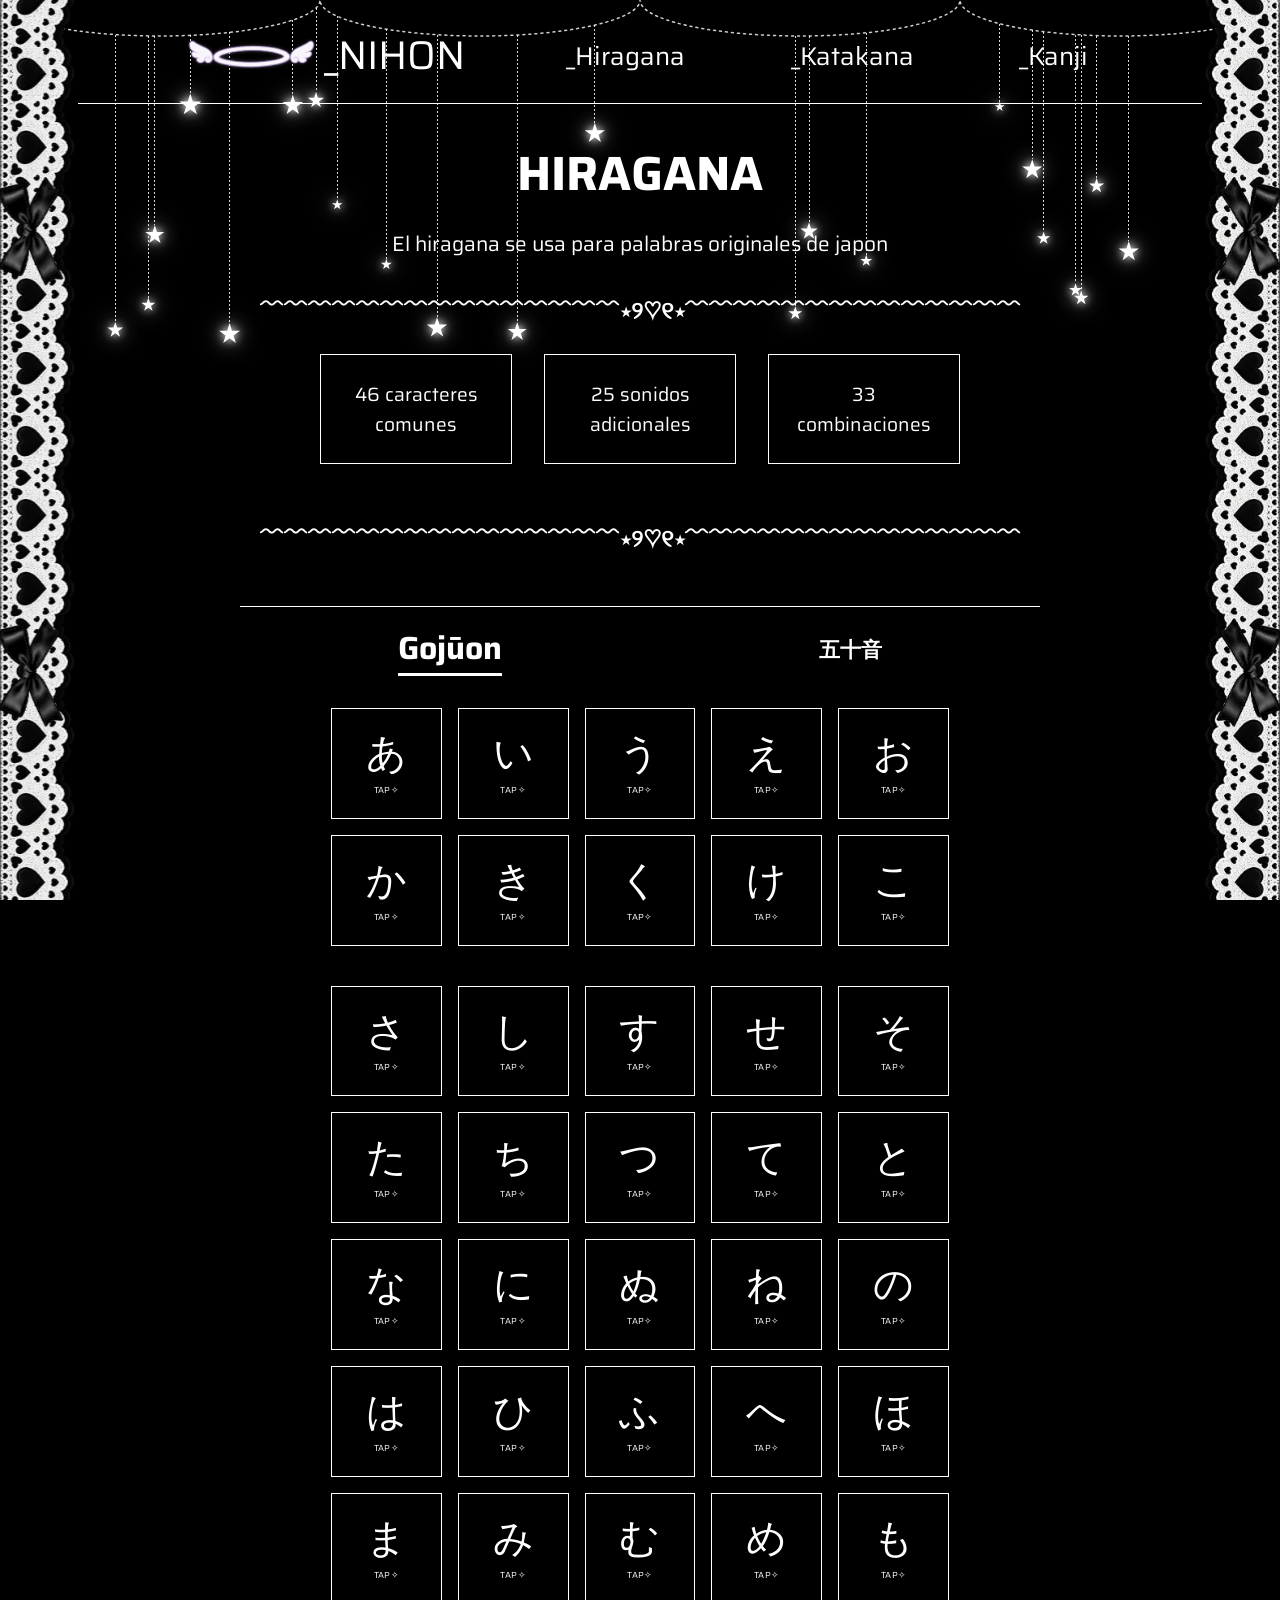
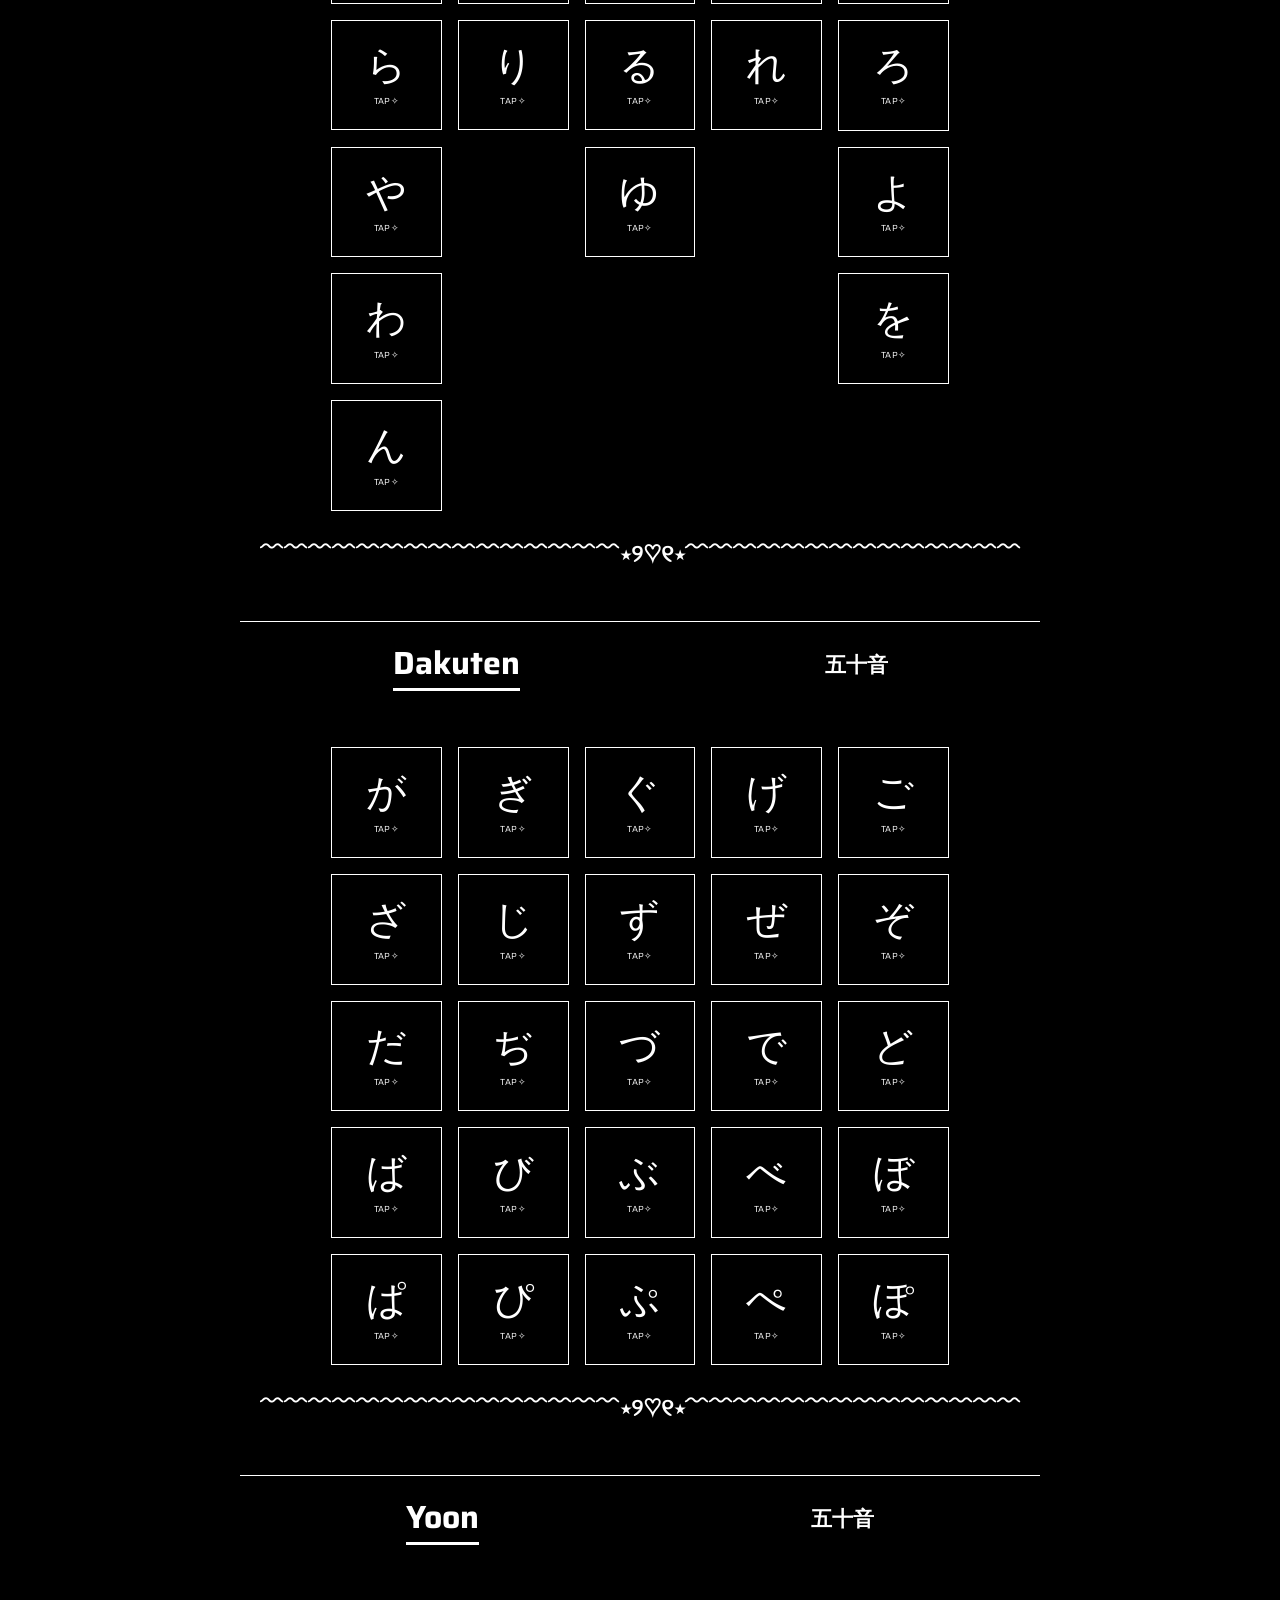
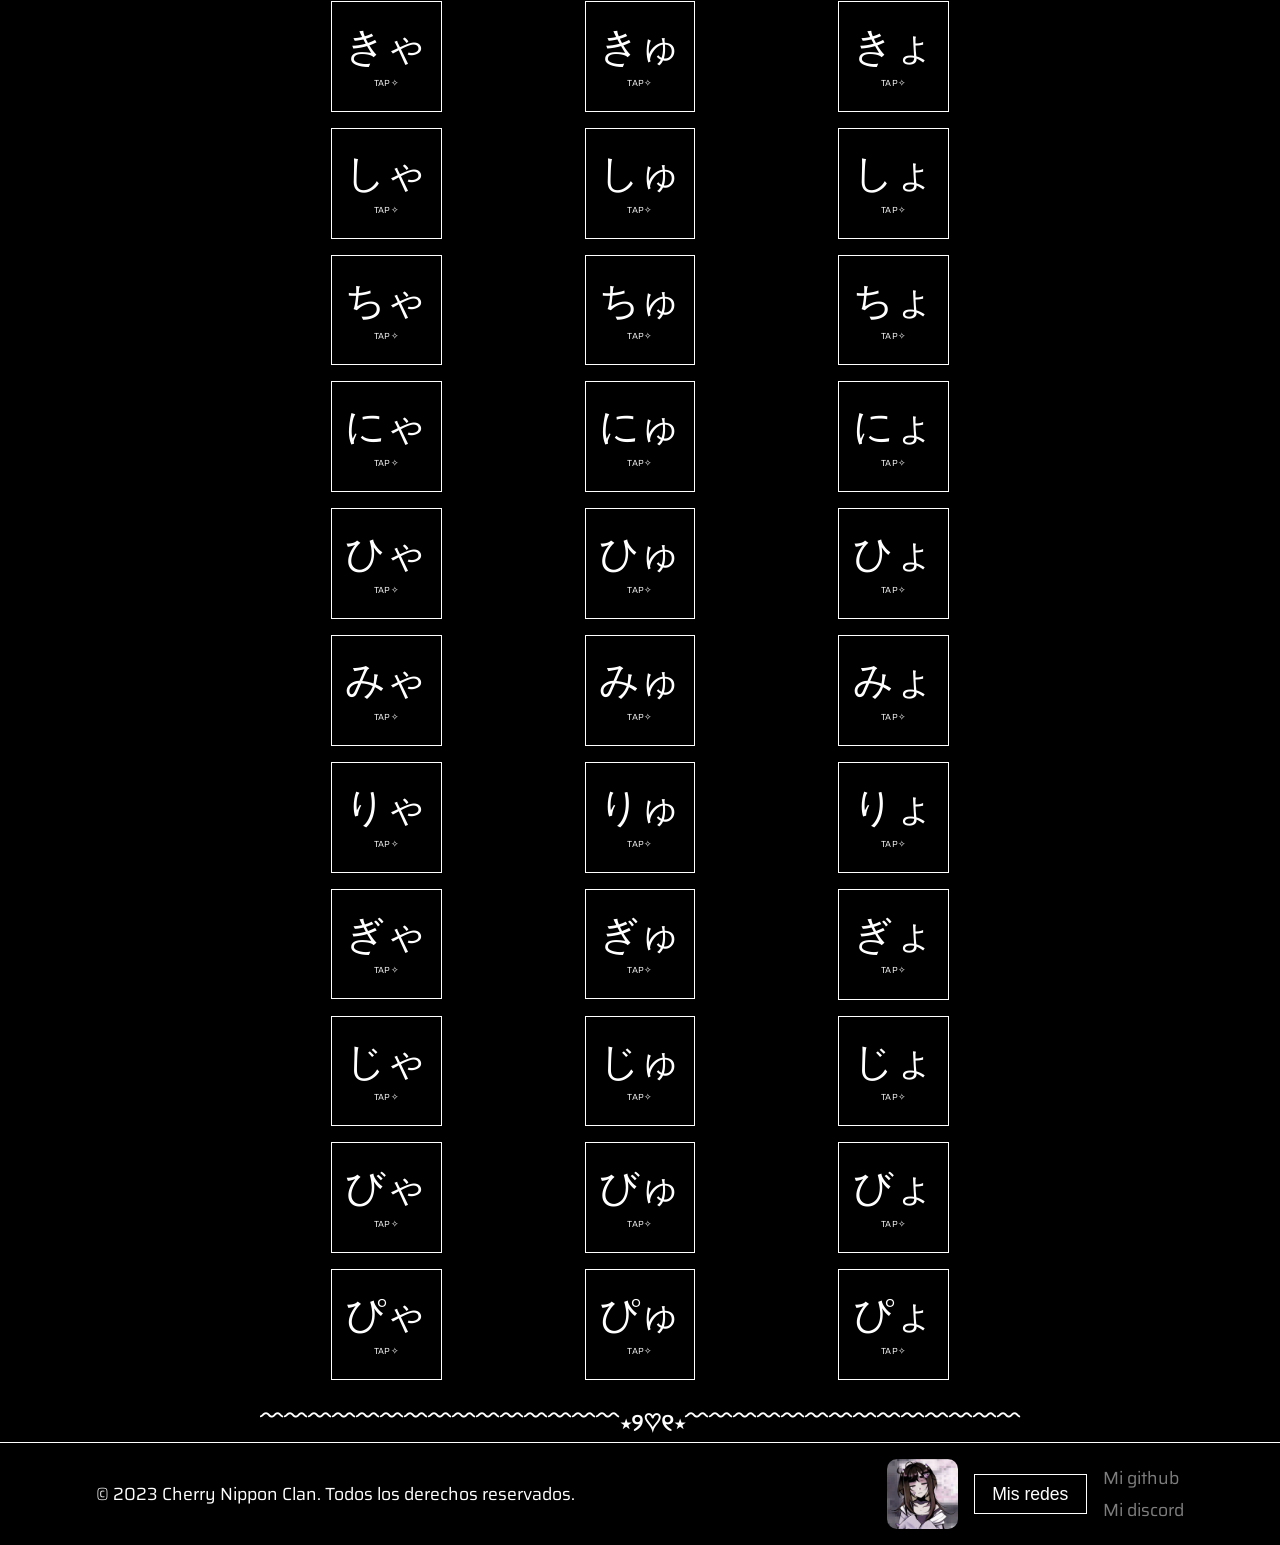
==== commit db71c85a: "Animaciones agregadas" ====
--- a/hiragana_tabla.html
+++ b/hiragana_tabla.html
@@ -61,24 +61,24 @@
     </nav>  
 
     <div class="hiragana_tabla_main">
-        <h2 class="intersecciones">HIRAGANA</h2>
+        <h2 class="intersecciones aparece aparece--escribe aparece--ajustado">HIRAGANA</h2>
     </div>
 
-    <p id="tabla_info">El hiragana se usa para palabras originales de japon</p>
-    <h4>﹌﹌﹌﹌﹌﹌﹌﹌﹌﹌﹌﹌﹌﹌﹌⋆୨♡୧⋆﹌﹌﹌﹌﹌﹌﹌﹌﹌﹌﹌﹌﹌﹌</h4> 
-    <div class="contain_info_tarj">
-        <div class="info_tarj">
+    <p id="tabla_info" class="aparece aparece--escribe aparece--ajustado">El hiragana se usa para palabras originales de japon</p>
+    <h4 class="aparece aparece--escribe aparece--ajustado">﹌﹌﹌﹌﹌﹌﹌﹌﹌﹌﹌﹌﹌﹌﹌⋆୨♡୧⋆﹌﹌﹌﹌﹌﹌﹌﹌﹌﹌﹌﹌﹌﹌</h4> 
+    <div class="contain_info_tarj aparece">
+        <div class="info_tarj aparece">
             <p>46 caracteres comunes</p>
         </div>
-        <div class="info_tarj">
+        <div class="info_tarj aparece">
             <p>25 sonidos adicionales</p>
         </div>
-        <div class="info_tarj">
+        <div class="info_tarj aparece">
             <p>33 combinaciones</p>
         </div>
     </div>
 
-    <h4>﹌﹌﹌﹌﹌﹌﹌﹌﹌﹌﹌﹌﹌﹌﹌⋆୨♡୧⋆﹌﹌﹌﹌﹌﹌﹌﹌﹌﹌﹌﹌﹌﹌</h4> 
+    <h4 class="aparece aparece--escribe aparece--ajustado">﹌﹌﹌﹌﹌﹌﹌﹌﹌﹌﹌﹌﹌﹌﹌⋆୨♡୧⋆﹌﹌﹌﹌﹌﹌﹌﹌﹌﹌﹌﹌﹌﹌</h4> 
 
     <div class="tabla_header"> 
         <h5 id="tittle_table1">Gojūon</h5>
@@ -822,7 +822,7 @@
 
 <!-- separador =====================================================-->
 
-    <h4>﹌﹌﹌﹌﹌﹌﹌﹌﹌﹌﹌﹌﹌﹌﹌⋆୨♡୧⋆﹌﹌﹌﹌﹌﹌﹌﹌﹌﹌﹌﹌﹌﹌</h4> 
+    <h4 class="aparece aparece--escribe aparece--ajustado">﹌﹌﹌﹌﹌﹌﹌﹌﹌﹌﹌﹌﹌﹌﹌⋆୨♡୧⋆﹌﹌﹌﹌﹌﹌﹌﹌﹌﹌﹌﹌﹌﹌</h4> 
 
     <!-- Sonidos adicionales (Dakuten)-->
     <div class="tabla_header"> 
@@ -1220,7 +1220,7 @@
 
 <!-- separador =====================================================-->
 
-    <h4>﹌﹌﹌﹌﹌﹌﹌﹌﹌﹌﹌﹌﹌﹌﹌⋆୨♡୧⋆﹌﹌﹌﹌﹌﹌﹌﹌﹌﹌﹌﹌﹌﹌</h4> 
+    <h4 class="aparece aparece--escribe aparece--ajustado">﹌﹌﹌﹌﹌﹌﹌﹌﹌﹌﹌﹌﹌﹌﹌⋆୨♡୧⋆﹌﹌﹌﹌﹌﹌﹌﹌﹌﹌﹌﹌﹌﹌</h4> 
 
     <!-- Combinaciones (Yoon)-->
     <div class="tabla_header"> 
@@ -1807,14 +1807,14 @@
         </div>
     </section>
 
-    <h4>﹌﹌﹌﹌﹌﹌﹌﹌﹌﹌﹌﹌﹌﹌﹌⋆୨♡୧⋆﹌﹌﹌﹌﹌﹌﹌﹌﹌﹌﹌﹌﹌﹌</h4> 
+    <h4 class="aparece aparece--escribe aparece--ajustado">﹌﹌﹌﹌﹌﹌﹌﹌﹌﹌﹌﹌﹌﹌﹌⋆୨♡୧⋆﹌﹌﹌﹌﹌﹌﹌﹌﹌﹌﹌﹌﹌﹌</h4> 
 
     <footer>
         <span class="copyright">© 2023 Cherry Nippon Clan. Todos los derechos reservados.</span>
         <div class="contain_footer">
             <div class="footer_img">
                 <img src="images/mi_pfp.jpg" alt="Mi pfp">
-                <button><a href="https://yukki-g.github.io/MiBio/">Mis redes</a></button>
+                <button class="liquido"><a href="https://yukki-g.github.io/MiBio/">Mis redes</a></button>
             </div>
             <div class="footer_links">
                 <a href="https://github.com/Yukki-G"> Mi github</a>
--- a/style.css
+++ b/style.css
@@ -3,6 +3,8 @@
   --color-text: #fff;
   --color-line: #fff;
   --ancho-marco: clamp(24px, 6vw, 80px);
+  --liquido-color: #ffffff;
+  --liquido-texto: #ff45a2;
 }
 
 /* Creacion de animaciones */
@@ -29,9 +31,27 @@
   100% { transform: translateY(0); }
 }
 
+@keyframes aparecer {
+  from { opacity: 0; translate: 0 var(--aparece-dist, 24px); }
+  to   { opacity: 1; translate: 0 0; }
+}
+
+@keyframes escribir {
+  from { --escribe-p: 0%; }
+  to   { --escribe-p: 120%; }
+}
+
+@keyframes brillo-caer {
+  0%   { opacity: 1; transform: translate(0, 0) rotate(0deg) scale(1); }
+  100% { opacity: 0; transform: translate(var(--dx), var(--dy)) rotate(var(--giro)) scale(0.2); }
+}
 
 
 /* Zona principal */
+
+html {
+  scroll-behavior: smooth;
+}
 
 * {
   padding: 0;
@@ -114,7 +134,6 @@
 }
 
 
-/* Respeta a quien prefiere sin animaciones */
 @media (prefers-reduced-motion: reduce) {
   .hilo, .estrella { animation: none; }
 }
@@ -124,7 +143,7 @@
 .fugaz {
   position: absolute;
   transform-origin: left center;
-  transform: rotate(var(--ang));      /* inclinación de la trayectoria */
+  transform: rotate(var(--ang));     
   pointer-events: none;
 }
 
@@ -146,7 +165,7 @@
 
 /* El carácter ✧ al frente */
 .fugaz-cabeza {
-  margin-left: -0.35em;               /* para que la cola salga del centro de la estrella */
+  margin-left: -0.35em;              
   font-size: var(--tam);
   line-height: 1;
   color: #fff;
@@ -253,6 +272,11 @@
   font-size: 1.6rem;
   color: var(--color-text);
   cursor: pointer;
+  transition: color 0.2s;
+}
+
+.listnav_title:hover {
+  color: #ff45a2;
 }
 
 /* ---------- Submenú (Tabla / Practica) ---------- */
@@ -288,9 +312,10 @@
 .submenu a:hover,
 .submenu a:focus-visible {
   text-decoration: underline;
-}
-
-/* Mostrar con mouse (solo dispositivos con hover real) o con teclado */
+  color: #ff45a2;
+  font-size: 2rem;
+}
+
 @media (hover: hover) {
   .dropdown:hover > .submenu {
     opacity: 1;
@@ -344,7 +369,6 @@
     display: inline-flex;
   }
 
-  /* El menú pasa a ser un panel que baja debajo de la barra */
   .listnav {
     display: none;
     position: absolute;
@@ -405,7 +429,8 @@
 main {
   display: flex;
   align-items: center;
-  justify-content: center;
+  justify-content: center; 
+  flex-direction: column;
   width: 100%;
   height: auto;
   display: flex;
@@ -415,9 +440,14 @@
 
 h4 {
   color: var(--color-text);
-  font-size: 1.3rem;
+  font-size: clamp(0.7rem, 3vw, 1.5rem);
+  white-space: nowrap;
+  overflow: hidden;
   padding-top: 2rem;
   text-align: center;
+  width: 100%;                   
+  display: flex;                
+  justify-content: center;
 }
 
 .contain_tarjetas {
@@ -425,6 +455,7 @@
   align-items: center;
   justify-content: center;
   flex-direction: column;
+  width: min(100%, 56rem);       
 }
 
 .tarjeta {
@@ -433,22 +464,74 @@
   align-items: center;
   flex-direction: row;
   width: 100%;
-  padding: 3rem;
+  padding: 3rem 0;
+
+  gap: 2rem;
 
   img {
-    width: clamp(20rem, 10vw, 55rem);
-    height: clamp(20rem, 10vw, 55rem);
+    width: clamp(18rem, 10vw, 55rem);
+    height: clamp(18rem, 10vw, 55rem);
     border-radius: 10px;
+    flex-shrink: 0;            
+  }
+}
+
+/* Informacion de la tarjeta hijo */
+.tarjeta_texto {
+  flex: 1 1 0;                  
+  min-width: 0;
+  min-height: clamp(18rem, 10vw, 55rem);   
+  padding: 1rem;
+  display: flex;
+  align-items: center;
+  justify-content: center;
+  flex-direction: column;
+  gap: 0.8rem;
+  text-align: center;
+
+  h6 {
+    color: var(--color-text);
+    font-size: clamp(1rem, 5vw, 1.5rem);
+    text-align: center;
   }
 
   p {
-    width: clamp(40rem, 10vw, 55rem);
-    height: clamp(20rem, 10vw, 55rem);
     color: var(--color-text);
-    font-size: clamp(0.7rem, 4vw, 1.3rem);
-    padding: 1rem;
+    font-size: clamp(0.7rem, 3vw, 1.2rem);
+  }
+
+  span {
+    color: #808080;
     text-align: center;
-  }
+    font-size: clamp(0.5rem, 2.5vw, 1rem);
+  }
+
+  button {
+    color: var(--color-text);
+    border: 1px solid var(--color-line);
+    background: transparent;
+    padding: 0.5rem 1rem;
+    cursor: pointer;
+
+    a {
+      text-decoration: none;
+      color: var(--color-text);
+    }
+  }
+}
+
+/*.tarjeta_texto button:hover {
+  background-color: #fff;
+}
+.tarjeta_texto a:hover {
+  color: #000;
+}*/
+
+.info_tarj_buttons {
+  display: flex;
+  align-items: center;
+  justify-content: center;
+  gap: 2rem;
 }
 
 #tarjeta_reverse {
@@ -462,18 +545,117 @@
         
     }
 
-    .tarjeta img {
-        width: min(100%, 300px);
+    .tarjeta_texto {
+        flex: none;
+        width: 100%;
+        min-height: 0;
     }
 
     .tarjeta p {
         width: 100%;
-        font-size: 1.1rem;
+        font-size: clamp(0.7rem, 3vw, 1.2rem);
     }
 
     h4 {
       font-size: 0.9rem;
     }
+}
+
+
+/* Creditos ============================================================ */
+.credits_contain{
+  width: 100%;
+  display: flex;
+  align-items: center;
+  justify-content: center;
+  padding: 2.5rem;
+}
+
+.credits {
+  display: flex;
+  color: var(--color-text);
+  font-size: clamp(0.7rem, 3vw, 1.2rem);
+  text-align: center;
+  padding: 1rem;
+  gap: 1rem;
+  border-left: 1px solid var(--color-line);
+  padding: 1rem;
+}
+
+.img_discord {
+  width: clamp(10rem, 10vw, 15rem);
+  height: clamp(8rem, 8vw, 10rem);
+  border-radius: 10px;
+}
+
+.img_pfp_credits {
+  width: clamp(4rem, 5vw, 12rem);
+  aspect-ratio: 1;               
+  object-fit: cover;  
+  border-radius: 10px;
+}
+
+.credits_link {
+  display: flex;
+  align-items: center;
+  justify-content: center;
+  flex-direction: column;
+  gap: 0.5rem;
+
+  span {
+    font-size: clamp(0.7rem, 3vw, 1.2rem);
+  }
+
+  button {
+    color: var(--color-text);
+    background: none;
+    border: 1px solid var(--color-line);
+    cursor: pointer;
+    padding: 0.5em 1em;            
+    font-size: clamp(0.7rem, 3vw, 1rem);
+    transition: all 0.3s ease;
+
+    a {
+      color: var(--color-text);
+      text-decoration: none;
+    }
+  }
+}
+
+
+#contain_iframe_discord {
+  display: flex;
+  align-items: center;
+  justify-content: center;
+  gap: 1rem;
+}
+
+#iframe_discord {
+  width: clamp(10rem, 10vw, 17rem);
+  height: clamp(15rem, 15vw, 20rem);
+}
+
+@media (max-width: 768px) {
+  .credits_contain{
+    flex-direction: column;
+
+  #contain_iframe_discord {
+    flex-direction: column-reverse;
+  }
+  }
+  }
+
+/* Logs temporales ========================================*/
+.logs {
+  padding: 1rem;
+  span {
+    font-size: clamp(1.5rem, 5vw, 2.5rem);
+    color: #ff4d6d;
+  }
+  ul {
+    color: var(--color-text);
+    font-size: clamp(1.1rem, 3vw, 1.5rem);
+  }
 }
 
 
@@ -527,16 +709,16 @@
     font-size: clamp(0.8rem, 0.6rem + 0.8vw, 1.1rem);
     transition: all 0.3s ease;    
 
-    a {
+/*    a {
       color: var(--color-text);
       text-decoration: none;
-    }
-  }
-
-  button:hover {
+    } */
+  }
+
+/*  button:hover {
     background: #fff;
     color: #000;
-  }
+  } */
 }
 
 .footer_links {
@@ -551,7 +733,7 @@
   }
 
   a:hover {
-    color: var(--color-text);
+    color: #ff4d6d;
     text-decoration: underline;
   }
 }
@@ -812,7 +994,6 @@
 /* ============================================================ */
 /* === Practica (hiragana / katakana) ========================= */
 /* ============================================================ */
-/* Pega todo esto al final de style.css */
 
 :root {
   --color-acierto: #ff8fc7;
@@ -827,7 +1008,6 @@
   80%      { transform: translateX(5px); }
 }
 
-/* Para que el atributo hidden funcione aunque el elemento tenga display */
 .practica [hidden] {
   display: none !important;
 }
@@ -870,7 +1050,6 @@
 }
 
 /* ---------- Personaje ---------- */
-/* Quita el borde punteado cuando ya tengas tu sprite puesto */
 
 .practica_personaje {
   width: clamp(11rem, 40vw, 18rem);
@@ -878,7 +1057,6 @@
   display: flex;
   align-items: flex-end;
   justify-content: center;
-  border: 1px dashed var(--color-line);
 
   img {
     display: block;
@@ -1058,7 +1236,7 @@
   border: none;
 
   legend {
-    float: left;                 /* para que quede en la misma linea que los chips */
+    float: left;                
     margin-right: 0.6rem;
     padding: 0;
     color: var(--color-text);
@@ -1095,7 +1273,6 @@
   }
 }
 
-/* ---------- Celular ---------- */
 
 @media (max-width: 480px) {
   .practica_tarjeta {
@@ -1112,3 +1289,432 @@
     animation: none;
   }
 }
+
+
+
+
+
+
+
+
+
+
+
+
+
+
+
+
+
+
+
+
+
+
+
+
+
+
+
+
+
+
+
+
+
+
+
+
+
+
+
+
+
+
+
+
+
+
+/* ============================================================ */
+/* === Kanjis tabla =========================================== */
+/* ============================================================ */
+
+/* Informacion principal ====================================== */
+
+#apartados_kanjis {
+  color: var(--color-text);
+  font-size: clamp(1.3rem, 4.5vw, 1.5rem);
+  padding: 1rem 0;
+}
+
+.kanjis_apartados {
+
+  ul {
+    display: flex;
+    align-items: center;
+    justify-content: center;
+    gap: 1rem;
+    list-style: none;
+    flex-wrap: wrap;
+
+  li {
+    color: var(--color-text);
+    font-size: clamp(0.7rem, 2.5vw, 1.4rem);
+    cursor: pointer;
+    transition: all 0.3s ease;
+
+    a {
+      text-decoration: none;
+      color: var(--color-text);
+      transition: all 0.3s ease;
+    }
+
+    a:hover {
+      color: #ff4d6d;
+    }
+  }
+
+  li::after {
+    content: "୨ৎ";
+    margin-left: 1rem;
+    color: #807f7f;
+    }
+
+  li:hover {
+    transform: scale(1.05);
+  }
+  }
+}
+
+
+/* Tarjetas de kanjis ========================================== */
+.contain_tabla_kanji {
+  width: 100%;
+  padding-top: 2rem;
+}
+
+.tabla_caracteres_kanji {
+  width: min(90%, 900px);
+  margin-inline: auto;
+  padding: 1rem 0 0 0;
+}
+
+.tabla_kanjis_tittle {
+  color: #ff8fc7;
+  font-size: clamp(1.2rem, 5vw, 1.8rem);
+  padding: 1rem;
+  scroll-margin-top: 1.5rem;
+  }
+
+/* Contenedor de tarjetas */
+.tabla_kanji_grid {
+  display: grid;
+  grid-template-columns: 1fr;
+  gap: 1.5rem;
+  padding: 1rem;
+  padding-top: 2rem;
+  border-top: 1px solid var(--color-line);
+}
+
+@media (min-width: 640px) {
+  .tabla_kanji_grid {
+    grid-template-columns: repeat(auto-fill, minmax(230px, 1fr));
+    gap: 1.5rem;
+  }
+}
+
+@media (min-width: 1024px) {
+  .tabla_kanji_grid {
+    grid-template-columns: repeat(auto-fill, minmax(220px, 1fr));
+  }
+}
+
+/* Tarjeta individual */
+.cell_kanji {
+  border: 1px solid var(--color-line);
+  border-radius: 10px;
+  padding: 1rem;
+  color: var(--color-text);
+  transition: all 0.4s ease;
+}
+
+.cell_kanji:hover {
+  transform: scale(1.05);
+}
+
+
+.kanji_info {
+  display: grid;
+  grid-template-columns: auto 1fr;
+  gap: 0.85rem;
+  align-items: start;
+}
+
+
+.kanji_caracter {
+  aspect-ratio: 1 / 1;
+  width: 4.8rem;             
+  display: flex;
+  align-items: center;
+  justify-content: center;
+  border: 1px solid var(--color-line);
+  border-radius: 8px;
+  font-size: 2.1rem;
+  font-weight: 700;
+  line-height: 1;
+}
+
+
+.lecturas {
+  display: flex;
+  flex-direction: column;
+  gap: 0.4rem;
+}
+
+
+.lectura {
+  border: 1px solid var(--color-line);
+  border-radius: 6px;
+  padding: 0.3rem 0.55rem;
+  display: flex;
+  flex-direction: column;
+  gap: 0.1rem;
+}
+
+.lectura-label {
+  font-size: 0.65rem;
+  opacity: 0.55;
+  text-transform: uppercase;
+  letter-spacing: 0.04em;
+  line-height: 1;
+}
+
+.lectura-valor {
+  font-size: 0.95rem;
+  font-weight: 500;
+  line-height: 1.2;
+}
+
+.lecturas p {
+  margin: 0.45rem 0 0 0;
+  font-size: 0.85rem;
+  line-height: 1.4;
+  opacity: 0.85;
+}
+
+/* Para las persona con poca sensibilidad */
+@media (prefers-reduced-motion: reduce) {
+  html {
+    scroll-behavior: auto;
+  }
+}
+
+
+
+
+
+
+
+
+
+
+
+
+
+
+
+
+
+
+
+
+
+
+
+
+
+
+
+
+
+
+
+
+
+
+
+
+
+/* ============================================================ */
+/* === Practica de kanji ====================================== */
+/* ============================================================ */
+
+.practica_opciones--texto .practica_opcion {
+  padding: 0.9em 0.6em;
+  font-size: clamp(1rem, 4vw, 1.2rem);
+  line-height: 1.2;
+}
+
+.practica_detalle {
+  min-height: 1.4em;
+  max-width: 100%;
+  color: var(--color-text);
+  opacity: 0.85;
+  font-size: clamp(0.8rem, 3.2vw, 1rem);
+  line-height: 1.5;
+  text-align: center;
+}
+
+
+
+
+
+
+
+
+
+
+
+
+
+
+
+
+/* ============================================================ */
+/* === Zona de animaciones finales ============================ */
+/* ============================================================ */
+
+/* ===== Boton con efecto "liquido que sube" ===== */
+.liquido {
+  position: relative;
+  overflow: hidden;            
+  z-index: 0;                    
+  background: none;
+  transition: color 0.5s ease;
+}
+
+.liquido::before {
+  content: "";
+  position: absolute;
+  z-index: -1;                
+  left: -25%;
+  width: 150%;                
+  top: 100%;                     
+  height: 250%;
+  background: var(--liquido-color, #fff);
+  border-radius: 50% 50% 0 0 / 22% 22% 0 0;  
+  transition: top 0.6s ease;
+}
+
+.liquido:hover:not(:disabled),
+.liquido:active:not(:disabled) {
+  color: var(--liquido-texto, #000);
+}
+
+.liquido:hover:not(:disabled)::before,
+.liquido:active:not(:disabled)::before {
+  top: -70%;                   
+}
+
+.liquido a {
+  color: var(--color-text);
+  text-decoration: none;
+}
+
+.liquido a:hover {
+  color: var(--liquido-texto);
+}
+
+@media (prefers-reduced-motion: reduce) {
+  .liquido,
+  .liquido::before {
+    transition: none;
+  }
+}
+
+
+
+/* ===== Contenido que aparece al hacer scroll ===== */
+.aparece:not(.visible) {
+  opacity: 0;
+  translate: 0 var(--aparece-dist, 24px);
+}
+
+.aparece.visible {
+  animation: aparecer 0.7s ease-out backwards;
+  animation-delay: var(--retraso, 0s);
+}
+
+.aparece--baja {
+  --aparece-dist: -24px;
+}
+
+@media (scripting: none) {
+  .aparece:not(.visible) { opacity: 1; translate: none; }
+}
+
+@media (prefers-reduced-motion: reduce) {
+  .aparece:not(.visible) { opacity: 1; translate: none; }
+  .aparece.visible { animation: none; }
+}
+
+/* Los <span> son "en linea" y el navegador ignora translate en ellos: que se comporten como caja */
+span.aparece {
+  display: inline-block;
+}
+
+
+
+
+/* ===== Texto que aparece de izquierda a derecha (agregar despues de style_aparece.css) ===== */
+@property --escribe-p {
+  syntax: "<percentage>";
+  inherits: false;
+  initial-value: 120%;
+}
+
+.aparece--escribe {
+  --aparece-dist: 0px;                       
+  -webkit-mask-image: linear-gradient(90deg, #000 calc(var(--escribe-p) - 20%), transparent var(--escribe-p));
+          mask-image: linear-gradient(90deg, #000 calc(var(--escribe-p) - 20%), transparent var(--escribe-p));
+}
+
+.aparece--escribe.visible {
+  animation-name: escribir;
+  animation-duration: var(--escribe-dur, 1.6s);    
+  animation-timing-function: cubic-bezier(0.3, 0.1, 0.3, 1);
+}
+
+/* Para textos de una linea, que la caja mida lo que mide el texto */
+.aparece--ajustado {
+  width: fit-content;
+  max-width: 100%;
+  margin-inline: auto;
+}
+
+@media (prefers-reduced-motion: reduce) {
+  .aparece--escribe { -webkit-mask-image: none; mask-image: none; }
+}
+
+
+
+
+
+
+/* ============================================================ */
+/* === Rastro de brillitos del cursor ========================= */
+/* ============================================================ */
+
+.brillo {
+  position: fixed;                 
+  z-index: 10000;                  
+  pointer-events: none;           
+  user-select: none;
+  translate: -50% -50%;           
+  font-size: var(--tam);
+  line-height: 1;
+  color: var(--color-brillo, #fff);
+  font-family: "Segoe UI Symbol", "Noto Sans Symbols 2", "Apple Symbols", sans-serif;
+  text-shadow: 0 0 6px currentColor, 0 0 14px currentColor;
+  animation: brillo-caer var(--dur) ease-out forwards;
+}
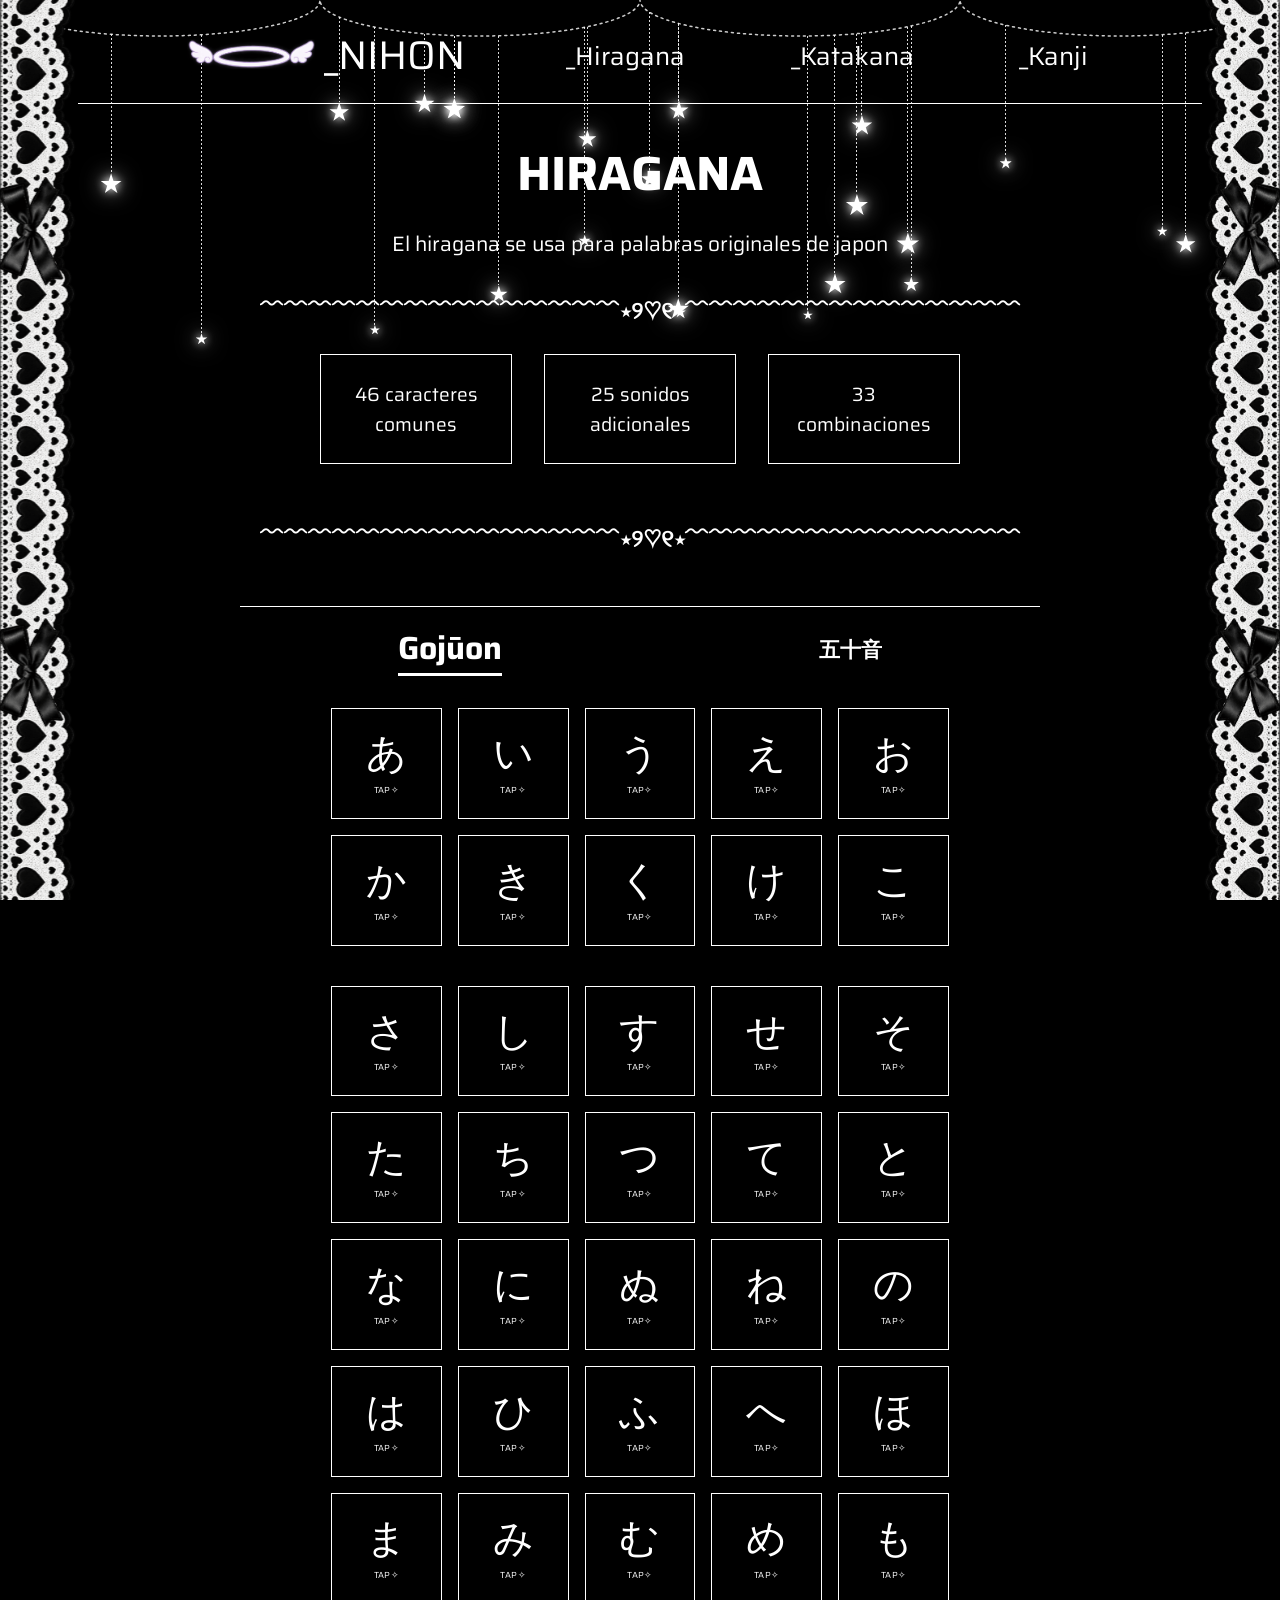
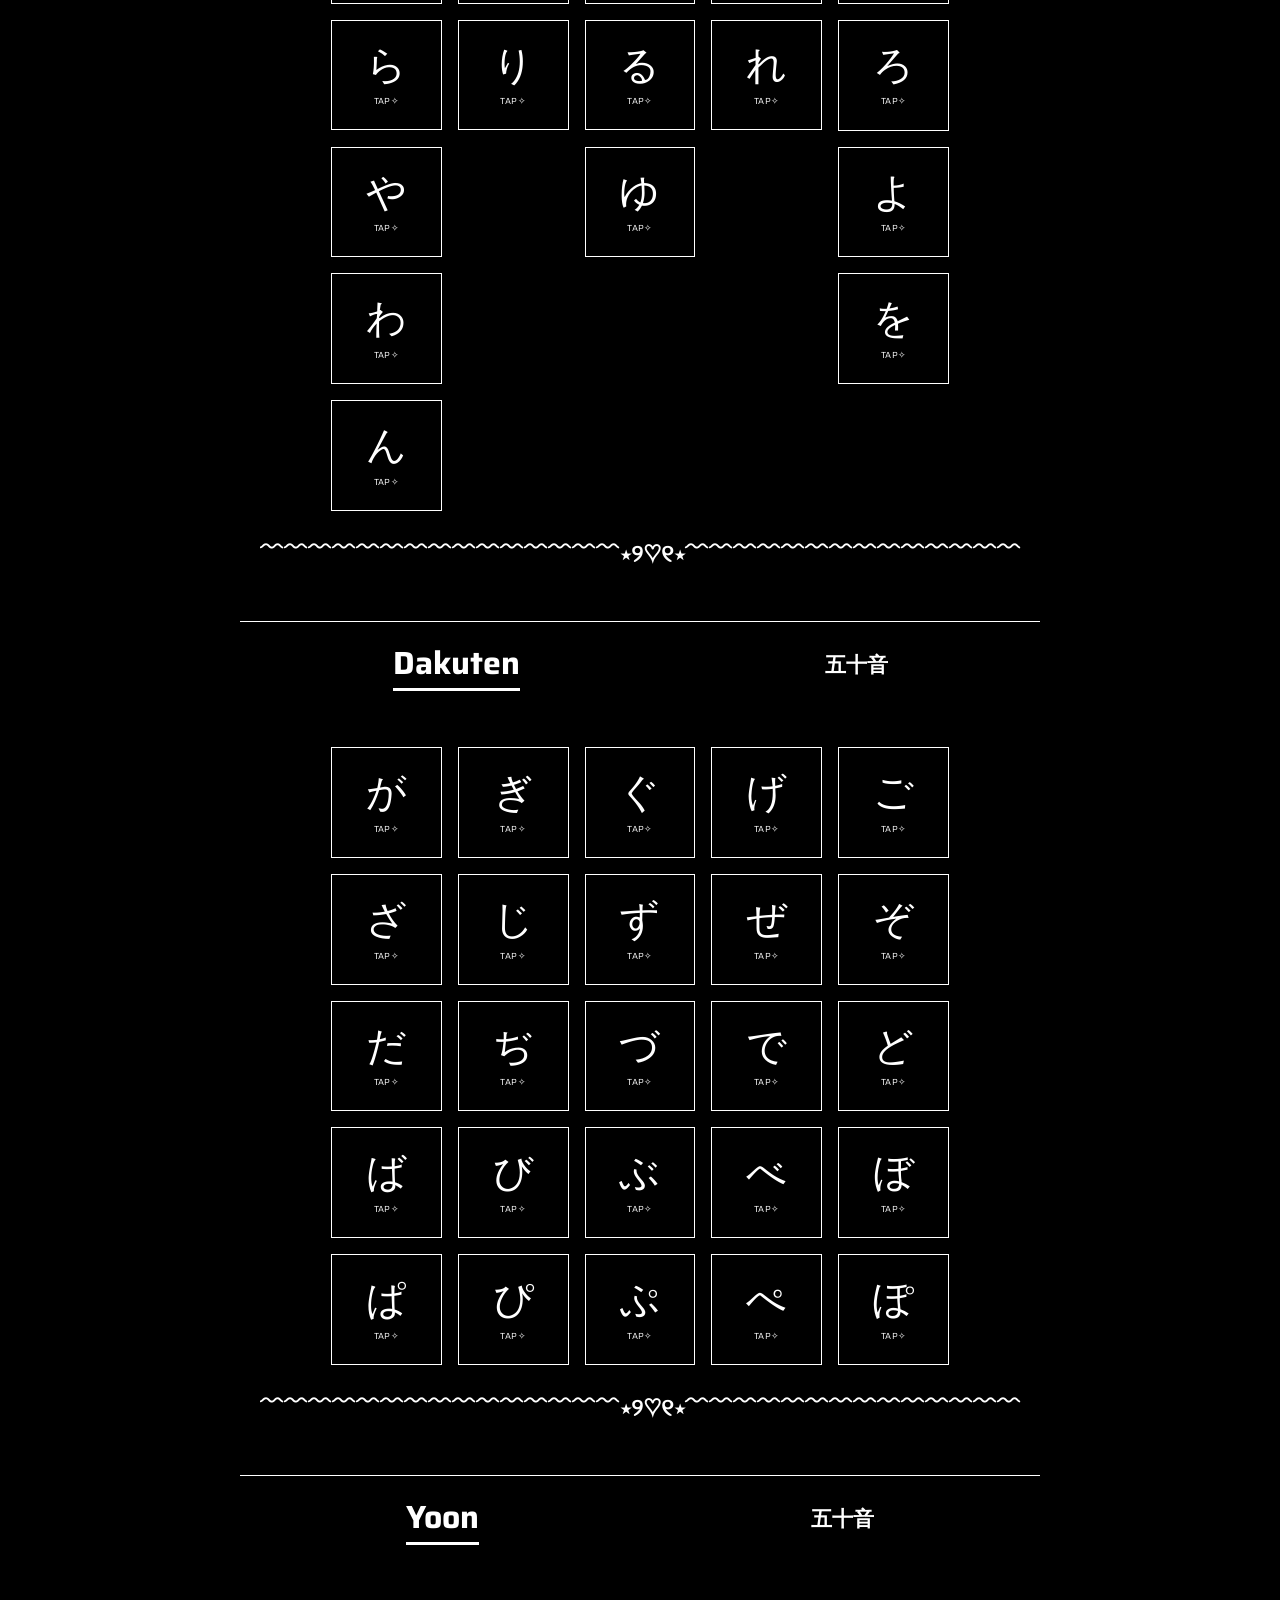
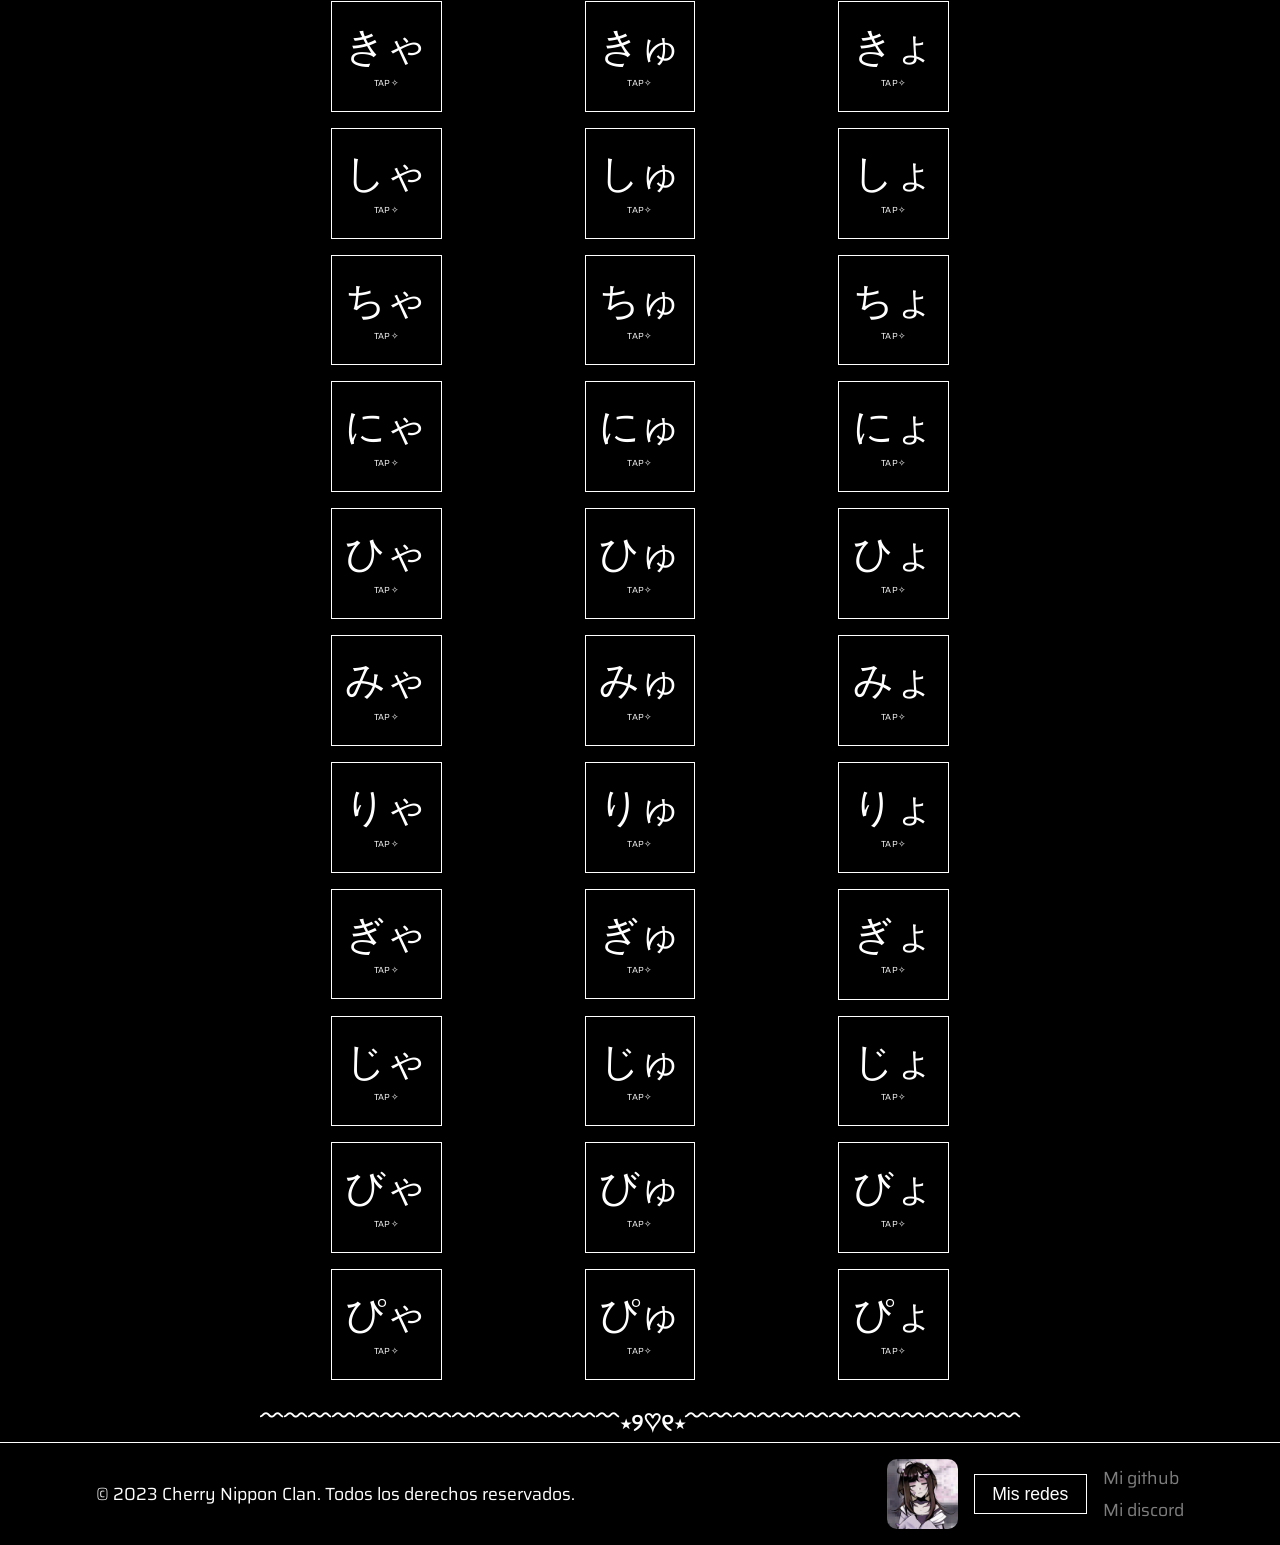
==== commit 82431874: "App instalable sin internet (PWA) - sw.js guarda todos los archivos para usar la web sin conexión - " ====
--- a/hiragana_tabla.html
+++ b/hiragana_tabla.html
@@ -6,10 +6,15 @@
     <title>Nihon</title>
     <link rel="stylesheet" href="style.css">
 
-    <!-- Fonts -->
-    <link rel="preconnect" href="https://fonts.googleapis.com">
-    <link rel="preconnect" href="https://fonts.gstatic.com" crossorigin>
-    <link href="https://fonts.googleapis.com/css2?family=Saira:ital,wght@0,100..900;1,100..900&display=swap" rel="stylesheet">
+    <!-- App (PWA): para instalarla en el celular y usarla sin internet -->
+    <link rel="icon" type="image/png" href="icons/favicon.png">
+    <link rel="manifest" href="manifest.webmanifest">
+    <link rel="apple-touch-icon" href="icons/icon-180.png">
+    <meta name="theme-color" content="#000000">
+    <meta name="apple-mobile-web-app-capable" content="yes">
+    <meta name="mobile-web-app-capable" content="yes">
+    <meta name="apple-mobile-web-app-status-bar-style" content="black">
+    <meta name="apple-mobile-web-app-title" content="Nihon">
 </head>
 <body>
     <!-- Estrellas -->
--- a/style.css
+++ b/style.css
@@ -1,3 +1,19 @@
+/* Fuente Saira guardada en la carpeta fonts/ (asi funciona sin internet) */
+@font-face {
+  font-family: "Saira";
+  font-style: normal;
+  font-weight: 100 900;
+  font-display: swap;
+  src: url("fonts/saira.woff2") format("woff2");
+}
+@font-face {
+  font-family: "Saira";
+  font-style: italic;
+  font-weight: 100 900;
+  font-display: swap;
+  src: url("fonts/saira-italic.woff2") format("woff2");
+}
+
 /* Declaracion de variables */
 :root {
   --color-text: #fff;
